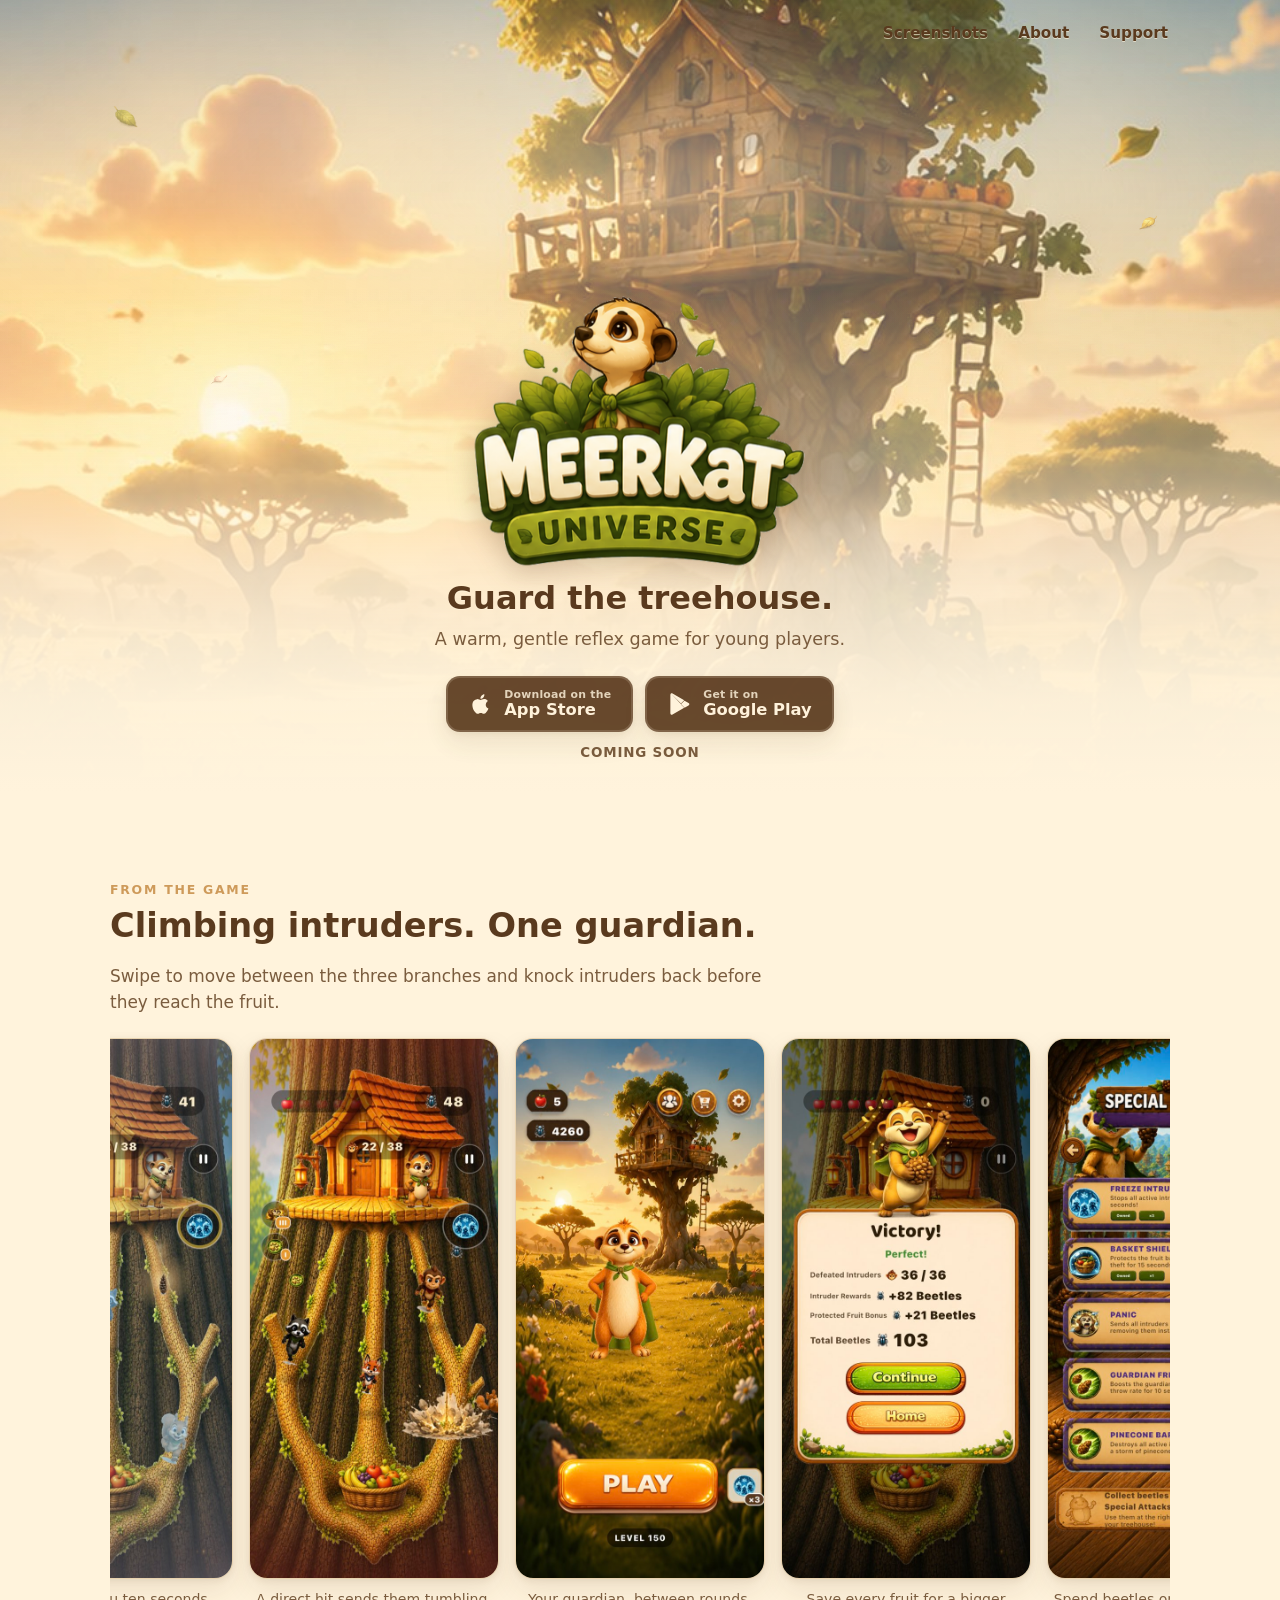
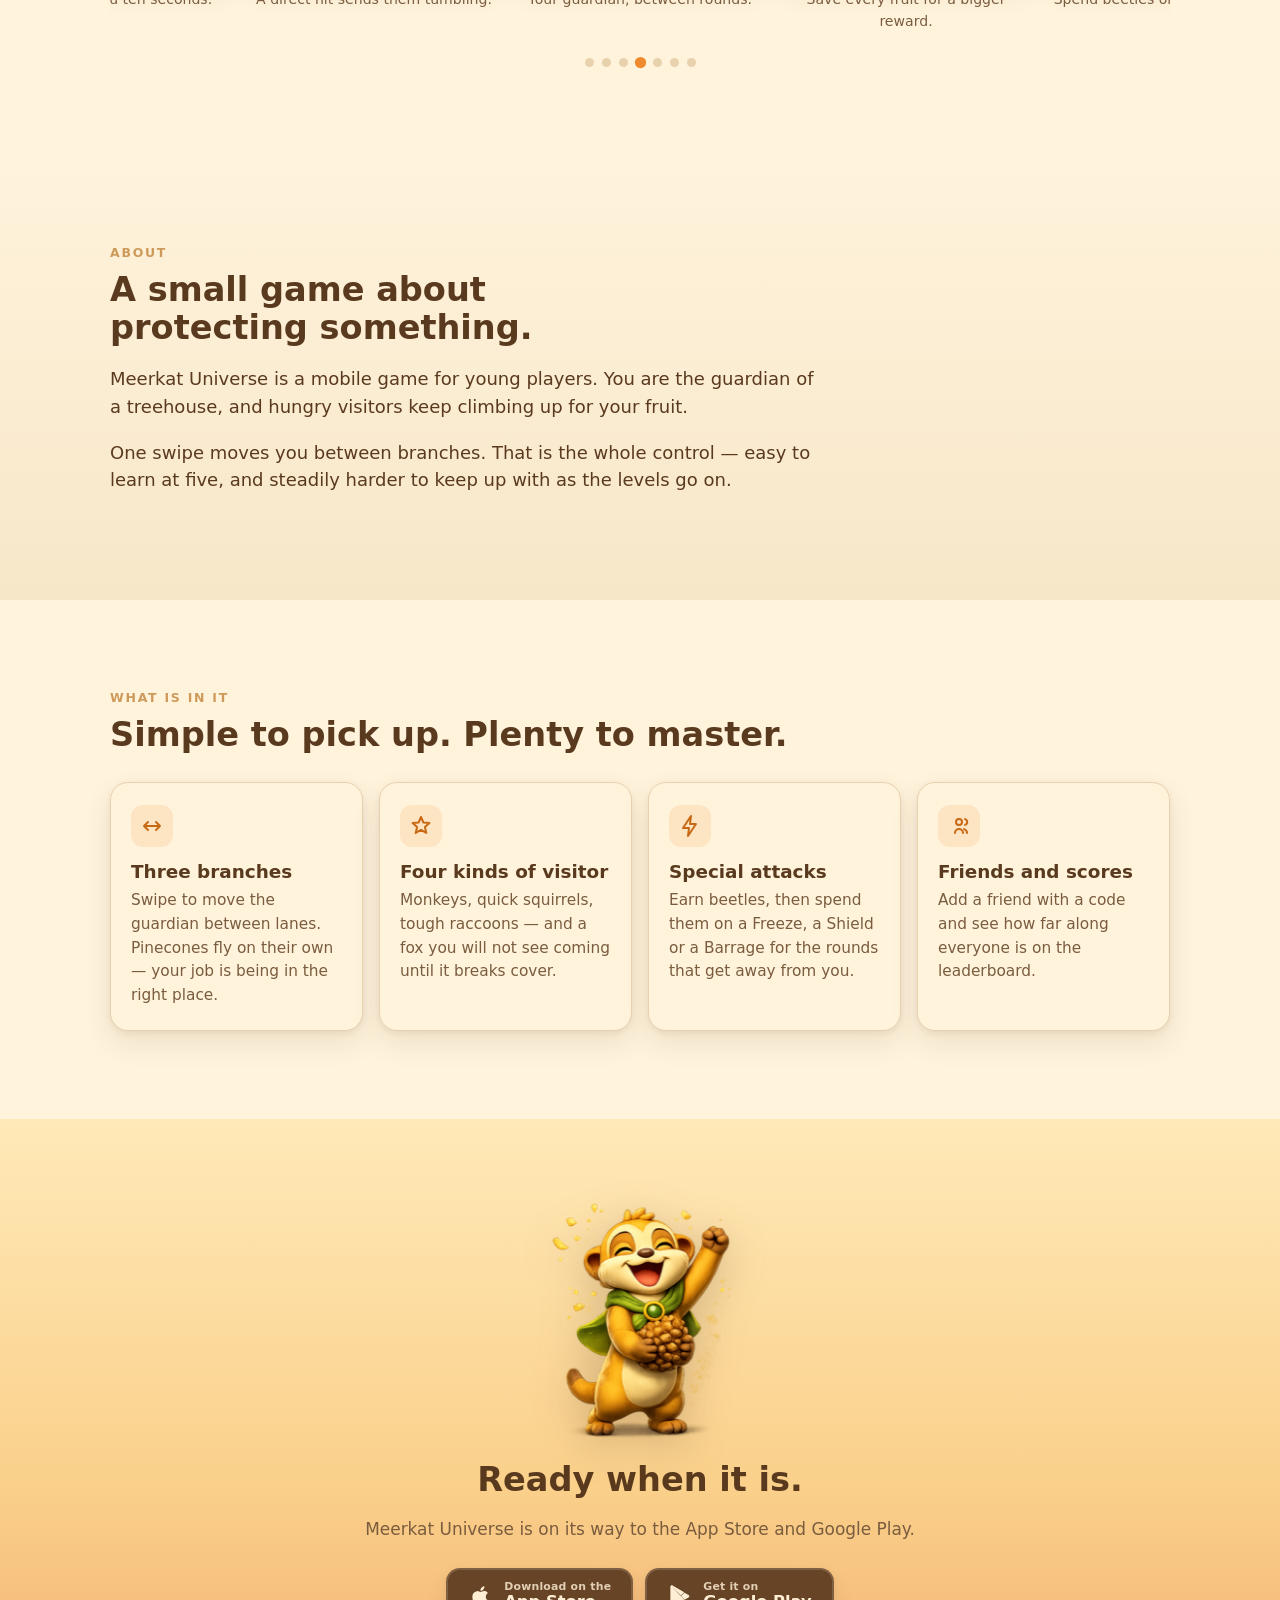
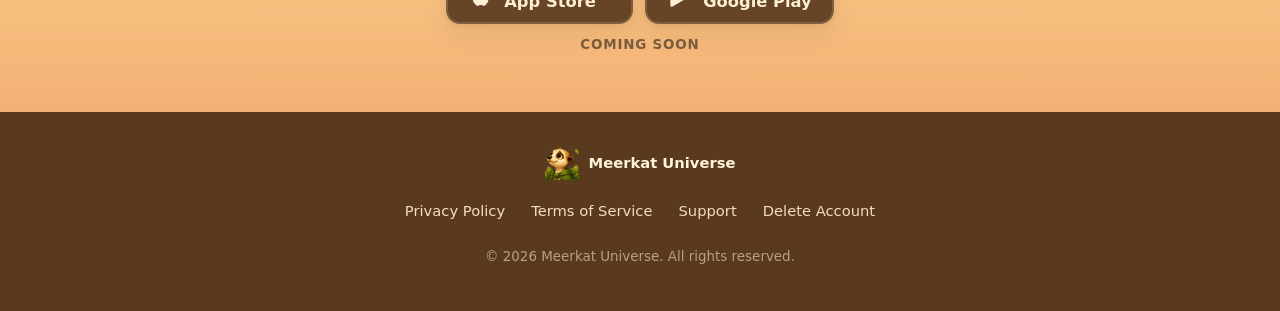
==== index.html @ 4fc0f21c "feat: the official Meerkat Universe website A static, mobile-first site for GitHub Pages. Semantic H" ====
<!doctype html>
<html lang="en">
<head>
<meta charset="utf-8">
<meta name="viewport" content="width=device-width, initial-scale=1, viewport-fit=cover">
<title>Meerkat Universe — Guard the treehouse</title>
<meta name="description" content="A warm, gentle reflex game for young players. Guard your treehouse fruit from climbing intruders. Coming soon to iPhone and Android.">
<meta name="theme-color" content="#FFF3DC">

<link rel="icon" href="favicon.png" sizes="any">
<link rel="apple-touch-icon" href="assets/img/icon-180.png">

<meta property="og:type" content="website">
<meta property="og:title" content="Meerkat Universe — Guard the treehouse">
<meta property="og:description" content="A warm, gentle reflex game for young players. Coming soon to iPhone and Android.">
<meta property="og:image" content="assets/img/hero.jpg">
<meta name="twitter:card" content="summary_large_image">

<!-- The hero art is the first thing a visitor sees; everything else can wait.
     imagesrcset/imagesizes mirror the <img> below exactly, so the preload and the
     element resolve to the SAME file — a mismatch downloads both. -->
<link rel="preload" as="image" href="assets/img/hero.jpg"
      imagesrcset="assets/img/hero-sm.jpg 620w, assets/img/hero.jpg 948w"
      imagesizes="100vw" fetchpriority="high">
<link rel="stylesheet" href="assets/css/site.css">
</head>

<body>
<a class="skip-link" href="#main">Skip to content</a>

<!-- Desktop only. No hamburger on mobile: the landing page has one job, and the
     legal links live in the footer where people look for them. -->
<nav class="topnav" aria-label="Site">
  <div class="wrap">
    <ul>
      <li><a href="#screenshots">Screenshots</a></li>
      <li><a href="#about">About</a></li>
      <li><a href="support.html">Support</a></li>
    </ul>
  </div>
</nav>

<main id="main">

  <!-- ===================================================================
       HERO
       =================================================================== -->
  <section class="hero">
    <img class="hero__art" src="assets/img/hero.jpg"
         srcset="assets/img/hero-sm.jpg 620w, assets/img/hero.jpg 948w"
         sizes="100vw" width="948" height="1660"
         alt="A treehouse in a great tree on a golden savanna at sunset, with acacias and wildflowers."
         fetchpriority="high">

    <img class="leaf leaf--1" src="assets/img/leaf-1.png" width="110" height="110" alt="" aria-hidden="true">
    <img class="leaf leaf--2" src="assets/img/leaf-7.png" width="110" height="110" alt="" aria-hidden="true">
    <img class="leaf leaf--3" src="assets/img/leaf-14.png" width="110" height="110" alt="" aria-hidden="true">

    <div class="hero__inner">
      <img class="hero__logo" src="assets/img/logo.png" width="380" height="312"
           alt="Meerkat Universe" fetchpriority="high">

      <h1 class="hero__tagline">Guard the treehouse.</h1>
      <p class="hero__sub">A warm, gentle reflex game for young players.</p>

      <div class="store-row">
        <!-- Ships as a span: not a link, not focusable, cannot navigate or
             reload. `assets/js/config.js` turns it into a real anchor the
             moment a URL exists. -->
        <span class="store-btn" data-store="appStore"
              aria-label="Download on the App Store — coming soon"
              data-label="Download on the App Store">
          <svg class="store-btn__glyph" viewBox="0 0 24 24" aria-hidden="true"><path d="M16.4 12.7c0-2.3 1.9-3.4 2-3.5-1.1-1.6-2.8-1.8-3.4-1.8-1.4-.1-2.8.9-3.5.9s-1.8-.9-3-.8c-1.5 0-2.9.9-3.7 2.2-1.6 2.8-.4 6.8 1.1 9 .8 1.1 1.7 2.3 2.9 2.2 1.2 0 1.6-.7 3-.7s1.8.7 3 .7 2-1.1 2.8-2.2c.9-1.2 1.2-2.4 1.3-2.5 0 0-2.5-1-2.5-3.5zM14.2 5.9c.6-.8 1-1.9.9-3-.9 0-2 .6-2.7 1.4-.6.7-1.1 1.8-.9 2.9 1 .1 2-.5 2.7-1.3z"/></svg>
          <span class="store-btn__lines">
            <span class="store-btn__small">Download on the</span>
            <span class="store-btn__big">App Store</span>
          </span>
        </span>

        <span class="store-btn" data-store="googlePlay"
              aria-label="Get it on Google Play — coming soon"
              data-label="Get it on Google Play">
          <svg class="store-btn__glyph" viewBox="0 0 24 24" aria-hidden="true"><path d="M3.6 2.3c-.3.3-.5.8-.5 1.4v16.6c0 .6.2 1.1.5 1.4l.1.1 9.3-9.3v-.2L3.6 2.3zM16.1 15.3l-3.1-3.1v-.2l3.1-3.1.1.1 3.7 2.1c1 .6 1 1.6 0 2.2l-3.7 2.1-.1-.1zM15.9 15.5L12.9 12.4 3.6 21.7c.3.4.9.4 1.5.1l10.8-6.3zM15.9 8.5L5.1 2.2c-.6-.3-1.2-.3-1.5.1l9.3 9.3 3-3.1z"/></svg>
          <span class="store-btn__lines">
            <span class="store-btn__small">Get it on</span>
            <span class="store-btn__big">Google Play</span>
          </span>
        </span>
      </div>

      <p class="store-note">Coming soon</p>
    </div>
  </section>

  <!-- ===================================================================
       SCREENSHOTS — real captures from the game, shown before any prose.
       =================================================================== -->
  <section class="section" id="screenshots">
    <div class="wrap">
      <p class="eyebrow reveal">From the game</p>
      <h2 class="reveal">Climbing intruders. One guardian.</h2>
      <p class="section__lead measure reveal">Swipe to move between the three branches and knock
        intruders back before they reach the fruit.</p>
    </div>

    <div class="wrap">
      <div class="shots" data-carousel tabindex="0" role="group"
           aria-label="Game screenshots — scroll sideways to browse">

        <figure class="shot">
          <img src="assets/img/shots/gameplay_peak.jpg" width="560" height="1217" loading="lazy" decoding="async"
               alt="Gameplay: four intruders — a monkey, a raccoon, a fox and a squirrel — climb three branches toward a basket of fruit while the guardian meerkat prepares to throw a pinecone.">
          <figcaption>Four climbers, three branches, two fruit left.</figcaption>
        </figure>

        <figure class="shot">
          <img src="assets/img/shots/gameplay_freeze.jpg" width="560" height="1217" loading="lazy" decoding="async"
               alt="Gameplay: a Freeze special attack holds every climbing intruder still in a wash of pale blue.">
          <figcaption>Freeze buys you ten seconds.</figcaption>
        </figure>

        <figure class="shot">
          <img src="assets/img/shots/gameplay_impact.jpg" width="560" height="1217" loading="lazy" decoding="async"
               alt="Gameplay: a pinecone connects and a squirrel tumbles away from the tree in a burst of effects, with one fruit remaining.">
          <figcaption>A direct hit sends them tumbling.</figcaption>
        </figure>

        <figure class="shot">
          <img src="assets/img/shots/home.jpg" width="560" height="1217" loading="lazy" decoding="async"
               alt="Home screen: the guardian meerkat in a green cape stands on the savanna beneath the treehouse, above a large PLAY button.">
          <figcaption>Your guardian, between rounds.</figcaption>
        </figure>

        <figure class="shot">
          <img src="assets/img/shots/victory.jpg" width="560" height="1217" loading="lazy" decoding="async"
               alt="Victory screen reading Perfect, showing intruders stopped, beetles earned and a bonus for fruit saved.">
          <figcaption>Save every fruit for a bigger reward.</figcaption>
        </figure>

        <figure class="shot">
          <img src="assets/img/shots/shop_specials.jpg" width="560" height="1217" loading="lazy" decoding="async"
               alt="Shop screen listing special attacks — Pinecone Barrage, Basket Shield, Freeze Intruders, Guardian Frenzy and Panic — each with a price in beetles.">
          <figcaption>Spend beetles on special attacks.</figcaption>
        </figure>

        <figure class="shot">
          <img src="assets/img/shots/social_leaderboard.jpg" width="560" height="1217" loading="lazy" decoding="async"
               alt="Leaderboard screen with a podium of the top three players and a ranked list below.">
          <figcaption>See how friends are getting on.</figcaption>
        </figure>
      </div>

      <div class="dots" data-dots aria-hidden="false"></div>
    </div>
  </section>

  <!-- ===================================================================
       WHAT IT IS — deliberately short. The pictures do the work.
       =================================================================== -->
  <section class="section section--tint" id="about">
    <div class="wrap">
      <div class="measure reveal">
        <p class="eyebrow">About</p>
        <h2>A small game about protecting something.</h2>
        <p>Meerkat Universe is a mobile game for young players. You are the guardian of a treehouse,
          and hungry visitors keep climbing up for your fruit.</p>
        <p>One swipe moves you between branches. That is the whole control — easy to learn at five,
          and steadily harder to keep up with as the levels go on.</p>
      </div>
    </div>
  </section>

  <!-- ===================================================================
       FEATURES — four, all describing things the game actually does.
       =================================================================== -->
  <section class="section">
    <div class="wrap">
      <p class="eyebrow reveal">What is in it</p>
      <h2 class="reveal">Simple to pick up. Plenty to master.</h2>

      <div class="cards">
        <article class="card reveal">
          <div class="card__icon" aria-hidden="true">
            <!-- A left-right swipe, not three stacked lines: three horizontal
                 rules on a website read as a hamburger MENU, which is the one
                 thing this icon must not look like. -->
            <svg viewBox="0 0 24 24"><path d="M4 12h16M8 8l-4 4 4 4M16 8l4 4-4 4" stroke-linecap="round" stroke-linejoin="round"/></svg>
          </div>
          <h3>Three branches</h3>
          <p>Swipe to move the guardian between lanes. Pinecones fly on their own — your job is
            being in the right place.</p>
        </article>

        <article class="card reveal">
          <div class="card__icon" aria-hidden="true">
            <svg viewBox="0 0 24 24"><path d="M12 3l2.4 5.5 6 .5-4.5 4 1.4 5.9L12 15.8 6.7 18.9l1.4-5.9-4.5-4 6-.5z" stroke-linejoin="round"/></svg>
          </div>
          <h3>Four kinds of visitor</h3>
          <p>Monkeys, quick squirrels, tough raccoons — and a fox you will not see coming until it
            breaks cover.</p>
        </article>

        <article class="card reveal">
          <div class="card__icon" aria-hidden="true">
            <svg viewBox="0 0 24 24"><path d="M13 2L5 14h6l-1 8 8-12h-6z" stroke-linejoin="round"/></svg>
          </div>
          <h3>Special attacks</h3>
          <p>Earn beetles, then spend them on a Freeze, a Shield or a Barrage for the rounds that
            get away from you.</p>
        </article>

        <article class="card reveal">
          <div class="card__icon" aria-hidden="true">
            <svg viewBox="0 0 24 24"><path d="M16 19a4 4 0 00-8 0M12 11a3 3 0 100-6 3 3 0 000 6M20 19a4 4 0 00-3-3.9M18 10.9a3 3 0 000-5.8" stroke-linecap="round" stroke-linejoin="round"/></svg>
          </div>
          <h3>Friends and scores</h3>
          <p>Add a friend with a code and see how far along everyone is on the leaderboard.</p>
        </article>
      </div>
    </div>
  </section>

  <!-- ===================================================================
       FINAL CTA
       =================================================================== -->
  <section class="final">
    <div class="wrap">
      <img class="final__guardian" src="assets/img/guardian.png" width="196" height="260" loading="lazy"
           alt="The guardian meerkat cheering with one arm raised, holding a pinecone.">
      <h2 class="reveal">Ready when it is.</h2>
      <p class="section__lead reveal" style="margin-bottom:1.6rem;">Meerkat Universe is on its way to
        the App Store and Google Play.</p>

      <div class="store-row">
        <span class="store-btn" data-store="appStore"
              aria-label="Download on the App Store — coming soon"
              data-label="Download on the App Store">
          <svg class="store-btn__glyph" viewBox="0 0 24 24" aria-hidden="true"><path d="M16.4 12.7c0-2.3 1.9-3.4 2-3.5-1.1-1.6-2.8-1.8-3.4-1.8-1.4-.1-2.8.9-3.5.9s-1.8-.9-3-.8c-1.5 0-2.9.9-3.7 2.2-1.6 2.8-.4 6.8 1.1 9 .8 1.1 1.7 2.3 2.9 2.2 1.2 0 1.6-.7 3-.7s1.8.7 3 .7 2-1.1 2.8-2.2c.9-1.2 1.2-2.4 1.3-2.5 0 0-2.5-1-2.5-3.5zM14.2 5.9c.6-.8 1-1.9.9-3-.9 0-2 .6-2.7 1.4-.6.7-1.1 1.8-.9 2.9 1 .1 2-.5 2.7-1.3z"/></svg>
          <span class="store-btn__lines">
            <span class="store-btn__small">Download on the</span>
            <span class="store-btn__big">App Store</span>
          </span>
        </span>

        <span class="store-btn" data-store="googlePlay"
              aria-label="Get it on Google Play — coming soon"
              data-label="Get it on Google Play">
          <svg class="store-btn__glyph" viewBox="0 0 24 24" aria-hidden="true"><path d="M3.6 2.3c-.3.3-.5.8-.5 1.4v16.6c0 .6.2 1.1.5 1.4l.1.1 9.3-9.3v-.2L3.6 2.3zM16.1 15.3l-3.1-3.1v-.2l3.1-3.1.1.1 3.7 2.1c1 .6 1 1.6 0 2.2l-3.7 2.1-.1-.1zM15.9 15.5L12.9 12.4 3.6 21.7c.3.4.9.4 1.5.1l10.8-6.3zM15.9 8.5L5.1 2.2c-.6-.3-1.2-.3-1.5.1l9.3 9.3 3-3.1z"/></svg>
          <span class="store-btn__lines">
            <span class="store-btn__small">Get it on</span>
            <span class="store-btn__big">Google Play</span>
          </span>
        </span>
      </div>

      <p class="store-note">Coming soon</p>
    </div>
  </section>

</main>

<footer class="site-footer">
  <div class="wrap">
    <div class="footer-mark">
      <img src="assets/img/icon-180.png" width="34" height="34" loading="lazy" alt="">
      <span>Meerkat Universe</span>
    </div>
    <ul class="footer-nav">
      <li><a href="privacy.html">Privacy Policy</a></li>
      <li><a href="terms.html">Terms of Service</a></li>
      <li><a href="support.html">Support</a></li>
      <li><a href="delete-account.html">Delete Account</a></li>
    </ul>
    <p class="footer-meta">© 2026 Meerkat Universe. All rights reserved.</p>
  </div>
</footer>

<script src="assets/js/config.js" defer></script>
<script src="assets/js/site.js" defer></script>
</body>
</html>
---- assets/css/site.css ----
/* =============================================================================
   MEERKAT UNIVERSE — site styles

   The game's art is the spectacle; this chrome is quiet. Palette values are
   lifted verbatim from the app's own `mu_tokens.dart` so the site cannot drift
   away from the product.

   Mobile-first: everything below the first @media block is the phone.
   ========================================================================== */

:root {
  /* --- palette, from mu_tokens.dart ------------------------------------- */
  --ink:          #5A3A1E;
  --ink-soft:     #7A5C3E;
  --ink-faint:    #9C8264;
  --cream:        #FFF3DC;
  --cream-deep:   #F7E7C9;
  --tan:          #CE9A5A;
  --tan-soft:     #E8D2AE;
  --accent:       #F08A2E;
  --accent-soft:  #FFC24D;
  --leaf:         #4A7A2B;
  --leaf-light:   #8CBF3F;
  --sky-top:      #FFE9B8;
  --sky-mid:      #FAD08A;
  --horizon:      #F3B074;

  /* --- type ------------------------------------------------------------- */
  /* `ui-rounded` resolves to SF Pro Rounded on Apple platforms — soft and
     friendly, exactly the register a children's game needs — and costs nothing
     to load. The logo carries the brand personality; a second decorative face
     would only compete with it. */
  --font: ui-rounded, "SF Pro Rounded", "Hiragino Maru Gothic ProN",
          system-ui, -apple-system, "Segoe UI", Roboto, sans-serif;

  --measure: 62ch;
  --page-max: 1100px;
  --radius: 18px;
  --radius-sm: 12px;

  --shadow-soft: 0 2px 6px rgba(90, 58, 30, .08), 0 12px 28px rgba(90, 58, 30, .10);
  --shadow-lift: 0 4px 10px rgba(90, 58, 30, .12), 0 18px 40px rgba(90, 58, 30, .16);

  color-scheme: light;
}

/* --- reset-ish ---------------------------------------------------------- */
*, *::before, *::after { box-sizing: border-box; }

html { -webkit-text-size-adjust: 100%; scroll-behavior: smooth; }

body {
  margin: 0;
  background: var(--cream);
  color: var(--ink);
  font-family: var(--font);
  font-size: 17px;
  line-height: 1.55;
  -webkit-font-smoothing: antialiased;
  overflow-x: hidden;          /* the hero art bleeds; the page must not scroll sideways */
}

/* Every <img> carries real width/height attributes so nothing shifts as art
   loads. Those attributes are also PRESENTATIONAL HINTS, though, so an image
   the CSS resizes by width alone would be stretched to the attribute's height.
   `height: auto` neutralises the hint while keeping the reserved aspect ratio.
   `.hero__art` overrides it at class specificity, which is intended. */
img { max-width: 100%; height: auto; display: block; }

h1, h2, h3 { line-height: 1.15; text-wrap: balance; margin: 0 0 .5em; font-weight: 800; }
h2 { font-size: clamp(1.5rem, 5.2vw, 2.1rem); }
h3 { font-size: 1.15rem; }
p  { margin: 0 0 1em; }

a { color: #C86A15; text-underline-offset: .18em; }
a:hover { color: var(--accent); }

/* Focus is visible everywhere, and never removed. */
:focus-visible {
  outline: 3px solid var(--accent);
  outline-offset: 3px;
  border-radius: 6px;
}

.skip-link {
  position: absolute; left: -9999px; top: 0; z-index: 100;
  background: var(--cream); color: var(--ink);
  padding: .7rem 1.1rem; border-radius: 0 0 var(--radius-sm) 0;
  font-weight: 700;
}
.skip-link:focus { left: 0; }

.wrap { width: 100%; max-width: var(--page-max); margin-inline: auto; padding-inline: 20px; }
.measure { max-width: var(--measure); }

/* =============================================================================
   HERO
   ========================================================================== */

.hero {
  position: relative;
  min-height: 560px;
  height: 100svh;              /* small-viewport unit: the mobile address bar
                                  appearing/disappearing must not resize this */
  display: grid;
  grid-template-rows: 1fr auto;
  /* An explicit minmax(0, …) column. A grid item defaults to `min-width: auto`,
     which refuses to shrink below its content — so the two store buttons made
     this column wider than the phone, and `overflow: hidden` then CLIPPED the
     logo, the tagline and the buttons rather than letting them wrap. */
  grid-template-columns: minmax(0, 1fr);
  overflow: hidden;
  isolation: isolate;
}

.hero__art {
  position: absolute; inset: 0;
  width: 100%; height: 100%;
  object-fit: cover;
  object-position: 50% 22%;    /* favour the treehouse, not the empty foreground */
  z-index: -2;
}

/* A DELIBERATE SCRIM, not luck. Text legibility over artwork cannot depend on
   which pixels happen to sit behind it. */
.hero::after {
  content: "";
  position: absolute; inset: 0;
  z-index: -1;
  background:
    radial-gradient(120% 62% at 50% 24%, rgba(255,243,220,.55) 0%, rgba(255,243,220,0) 62%),
    linear-gradient(to bottom,
      rgba(90,58,30,.10) 0%,
      rgba(90,58,30,0)  28%,
      rgba(255,243,220,.10) 62%,
      rgba(255,243,220,.86) 88%,
      var(--cream) 100%);
}

.hero__inner {
  grid-row: 2;
  min-width: 0;                /* see the column note above */
  text-align: center;
  padding: 0 20px calc(28px + env(safe-area-inset-bottom));
  /* A SECOND, LOCAL wash on top of the hero-wide scrim. The wide one ramps to
     cream by the bottom of the frame, but the supporting line sits mid-frame
     over bright sunlit grass, where ink-soft brown was legible-but-weak. This
     lifts only the band the text occupies, and starts fully transparent so the
     artwork above it is untouched. */
  background: linear-gradient(to bottom,
    rgba(255, 243, 220, 0)   0%,
    rgba(255, 243, 220, .38) 26%,
    rgba(255, 243, 220, .74) 56%,
    rgba(255, 243, 220, .92) 100%);
}

.hero__logo {
  width: min(70vw, 300px);
  height: auto;
  margin: 0 auto .6rem;
  filter: drop-shadow(0 6px 14px rgba(90, 58, 30, .28));
}

.hero__tagline {
  font-size: clamp(1.45rem, 6.4vw, 2rem);
  font-weight: 800;
  margin: 0 0 .3em;
  color: var(--ink);
  text-shadow: 0 1px 0 rgba(255,243,220,.7);
}

.hero__sub {
  font-size: 1rem;
  color: var(--ink-soft);
  margin: 0 auto 1.4rem;
  max-width: 30ch;
}

/* Drifting leaves — decorative only, and hidden from assistive tech. */
.leaf {
  position: absolute;
  z-index: -1;
  width: 46px;
  opacity: .75;
  pointer-events: none;
  will-change: transform;
}
.leaf--1 { top: 12%;  left: 8%;  animation: drift 34s ease-in-out infinite; }
.leaf--2 { top: 26%;  right: 9%; width: 34px; animation: drift 44s ease-in-out infinite reverse; }
.leaf--3 { top: 46%;  left: 16%; width: 28px; animation: drift 39s ease-in-out infinite 4s; }

@keyframes drift {
  0%   { transform: translate3d(0,0,0) rotate(0deg); }
  50%  { transform: translate3d(14px,26px,0) rotate(16deg); }
  100% { transform: translate3d(0,0,0) rotate(0deg); }
}

/* =============================================================================
   STORE BUTTONS

   Two states from one set of styles. `a.store-btn` is a real link (only ever
   rendered when a URL is configured); `span.store-btn` is the placeholder — it
   is NOT focusable and NOT a link, so it cannot navigate, cannot reload the
   page, and does not lie to a screen reader about being actionable.
   ========================================================================== */

.store-row {
  display: flex;
  flex-wrap: wrap;
  gap: 12px;
  justify-content: center;
  margin: 0 0 .7rem;
}

.store-btn {
  display: inline-flex;
  align-items: center;
  gap: 10px;
  min-height: 56px;                 /* comfortably above a 44pt target */
  padding: 10px 20px;
  border-radius: 14px;
  background: var(--ink);
  color: var(--cream);
  text-decoration: none;
  font-weight: 700;
  box-shadow: var(--shadow-soft);
  border: 2px solid rgba(255,243,220,.16);
  transition: transform .12s ease, box-shadow .18s ease, background-color .18s ease;
}
.store-btn__glyph { width: 26px; height: 26px; flex: none; fill: currentColor; }
.store-btn__lines { display: flex; flex-direction: column; line-height: 1.12; text-align: left; }
.store-btn__small { font-size: .68rem; font-weight: 600; opacity: .82; letter-spacing: .02em; }
.store-btn__big   { font-size: 1.02rem; font-weight: 800; }

a.store-btn:hover { background: #6B4526; box-shadow: var(--shadow-lift); }
a.store-btn:active { transform: scale(.97); }

/* The placeholder reads as "not yet", never as "broken". */
span.store-btn { opacity: .92; cursor: default; }

.store-note {
  font-size: .84rem;
  font-weight: 700;
  letter-spacing: .06em;
  text-transform: uppercase;
  color: var(--ink-soft);
  margin: 0;
}

/* =============================================================================
   SECTIONS
   ========================================================================== */

.section { padding: clamp(48px, 9vw, 88px) 0; }
.section--tint { background: linear-gradient(to bottom, var(--cream), var(--cream-deep)); }
.section__lead { color: var(--ink-soft); font-size: 1.06rem; }

.eyebrow {
  font-size: .78rem; font-weight: 800; letter-spacing: .14em;
  text-transform: uppercase; color: var(--tan);
  margin: 0 0 .5rem;
}

/* --- screenshots -------------------------------------------------------- */

.shots {
  display: flex;
  gap: 16px;
  overflow-x: auto;
  scroll-snap-type: x mandatory;
  -webkit-overflow-scrolling: touch;
  scrollbar-width: none;
  padding: 6px 20px 22px;
  margin-inline: calc(-1 * 20px);   /* bleed to the screen edge so the next
                                       card peeks and reads as swipeable */
}
.shots::-webkit-scrollbar { display: none; }

.shot {
  flex: 0 0 auto;
  width: min(66vw, 260px);
  margin: 0;
  scroll-snap-align: center;
}
.shot img {
  width: 100%;
  height: auto;
  border-radius: var(--radius);
  border: 1px solid var(--tan-soft);
  box-shadow: var(--shadow-soft);
  background: var(--cream-deep);
}
.shot figcaption {
  margin-top: .6rem;
  font-size: .88rem;
  color: var(--ink-soft);
  text-align: center;
}

.dots { display: flex; gap: 8px; justify-content: center; margin-top: 4px; }
.dot {
  width: 9px; height: 9px; padding: 0;
  border-radius: 50%; border: 0;
  background: var(--tan-soft);
  cursor: pointer;
  transition: background-color .2s ease, transform .2s ease;
}
.dot[aria-current="true"] { background: var(--accent); transform: scale(1.25); }

/* --- features ----------------------------------------------------------- */

.cards { display: grid; gap: 16px; margin-top: 28px; }

.card {
  background: var(--cream);
  border: 1px solid var(--tan-soft);
  border-radius: var(--radius);
  padding: 22px 20px;
  box-shadow: var(--shadow-soft);
}
.card h3 { margin-bottom: .35em; }
.card p { margin: 0; color: var(--ink-soft); font-size: .96rem; }
.card__icon {
  width: 42px; height: 42px;
  display: grid; place-items: center;
  border-radius: 12px;
  background: rgba(240,138,46,.14);
  margin-bottom: 14px;
}
.card__icon svg { width: 24px; height: 24px; fill: none; stroke: #C86A15; stroke-width: 2; }

/* --- final CTA ---------------------------------------------------------- */

.final {
  text-align: center;
  background: linear-gradient(to bottom, var(--sky-top), var(--sky-mid) 62%, var(--horizon));
  padding: clamp(44px, 8vw, 76px) 0 clamp(30px, 6vw, 56px);
}
.final__guardian {
  width: min(46vw, 190px);
  margin: 0 auto 14px;
  filter: drop-shadow(0 10px 20px rgba(90,58,30,.24));
}

/* =============================================================================
   FOOTER
   ========================================================================== */

.site-footer {
  background: var(--ink);
  color: #E6D3B4;
  padding: 34px 0 calc(30px + env(safe-area-inset-bottom));
  font-size: .92rem;
}
.site-footer a { color: #F3DDBA; text-decoration: none; }
.site-footer a:hover { color: #fff; text-decoration: underline; }

.footer-nav {
  display: flex; flex-wrap: wrap; gap: 10px 22px;
  justify-content: center; padding: 0; margin: 0 0 18px; list-style: none;
}
.footer-nav a { display: inline-block; padding: 6px 2px; }   /* real touch height */

.footer-meta { text-align: center; color: #B9A17F; font-size: .84rem; }
.footer-mark { display: flex; align-items: center; justify-content: center; gap: 10px; margin-bottom: 14px; }
.footer-mark img { width: 34px; height: auto; }
.footer-mark span { font-weight: 800; color: var(--cream); }

/* =============================================================================
   CONTENT PAGES (privacy / terms / support / delete account)

   Readability first. No full-bleed artwork — a legal page overwhelmed by game
   art is a legal page nobody reads.
   ========================================================================== */

.page-header {
  background: linear-gradient(to bottom, var(--sky-top), var(--cream));
  border-bottom: 1px solid var(--tan-soft);
  padding: 18px 0;
}
.page-header .wrap { display: flex; align-items: center; gap: 12px; }
.page-header img { width: 40px; height: auto; }
.page-header .home-link { font-weight: 800; color: var(--ink); text-decoration: none; }

.doc { padding: clamp(30px, 6vw, 56px) 0 clamp(44px, 8vw, 72px); }
.doc .wrap { max-width: 720px; }
.doc h1 { font-size: clamp(1.7rem, 6vw, 2.3rem); margin-bottom: .2em; }
.doc h2 { font-size: 1.24rem; margin-top: 1.9em; }
.doc h3 { font-size: 1.05rem; margin-top: 1.5em; }
.doc p, .doc li { color: #4E3319; max-width: var(--measure); }
.doc ul { padding-left: 1.2em; }
.doc li { margin-bottom: .45em; }
.doc__updated { color: var(--ink-faint); font-size: .9rem; margin-bottom: 2em; }

/* An unmissable marker for text that is NOT final. Placeholder legal copy that
   looks final is worse than no page at all. */
.placeholder {
  border: 2px dashed #C0472F;
  background: #FCEFE9;
  border-radius: var(--radius-sm);
  padding: 16px 18px;
  margin: 0 0 1.6em;
}
.placeholder p:last-child { margin-bottom: 0; }
.placeholder strong { color: #A63A24; }

.callout {
  background: var(--cream-deep);
  border-left: 4px solid var(--tan);
  border-radius: 0 var(--radius-sm) var(--radius-sm) 0;
  padding: 14px 18px;
  margin: 0 0 1.6em;
}
.callout p:last-child { margin-bottom: 0; }

/* =============================================================================
   TOP NAV — desktop only

   Declared BEFORE the breakpoints on purpose: `display: none` and the
   `display: block` inside the 960px query have identical specificity, so
   whichever is written last wins. Base styles must therefore come first.
   ========================================================================== */

.topnav {
  display: none;                    /* mobile: no top nav at all, no hamburger */
  position: absolute; top: 0; left: 0; right: 0; z-index: 5;
  padding: 18px 0;
}
.topnav ul {
  display: flex; gap: 26px; justify-content: flex-end;
  list-style: none; margin: 0; padding: 0;
}
.topnav a {
  color: var(--ink); font-weight: 700; text-decoration: none;
  font-size: .95rem; padding: 6px 2px;
  text-shadow: 0 1px 0 rgba(255,243,220,.6);
}
.topnav a:hover { color: #C86A15; }

/* =============================================================================
   MOTION — opt-out respected
   ========================================================================== */

.reveal { opacity: 0; transform: translateY(12px); transition: opacity .6s ease, transform .6s ease; }
.reveal.is-visible { opacity: 1; transform: none; }

@media (prefers-reduced-motion: reduce) {
  html { scroll-behavior: auto; }
  /* Content starts visible — never faded-out-and-stuck, which is how this
     pattern usually breaks for people who asked for less motion. */
  .reveal { opacity: 1; transform: none; transition: none; }
  .leaf { animation: none; }
  * { animation-duration: .001ms !important; animation-iteration-count: 1 !important;
      transition-duration: .001ms !important; }
}

/* =============================================================================
   ≥600px — large phones and tablets
   ========================================================================== */

@media (min-width: 600px) {
  body { font-size: 18px; }
  .hero__logo { width: min(52vw, 340px); }
  .shot { width: 280px; }
  .cards { grid-template-columns: repeat(2, 1fr); }
  .shots { padding-inline: 24px; margin-inline: calc(-1 * 24px); }
}

/* =============================================================================
   ≥960px — desktop
   ========================================================================== */

@media (min-width: 960px) {
  .hero { height: min(88svh, 820px); }
  /* Higher, not lower, than the phone's framing. The source art is portrait
     (948×1660), so a wide viewport scales it up hard and the treehouse — the
     subject — walks off the top edge. A wide crop of this scene is the top
     item in the design plan's missing-assets list precisely because of this. */
  .hero__art { object-position: 50% 18%; }
  .hero__sub { font-size: 1.1rem; max-width: 40ch; }

  .cards { grid-template-columns: repeat(4, 1fr); }

  .shots {
    justify-content: center;
    padding-inline: 0;
    margin-inline: 0;
    scroll-snap-type: x proximity;   /* a mouse should not be forced to snap */
  }
  .shot { width: 250px; }

  /* A small text nav, only where there is spare room for it. No hamburger:
     the landing page has one job and the legal links live in the footer. */
  .topnav { display: block; }
}
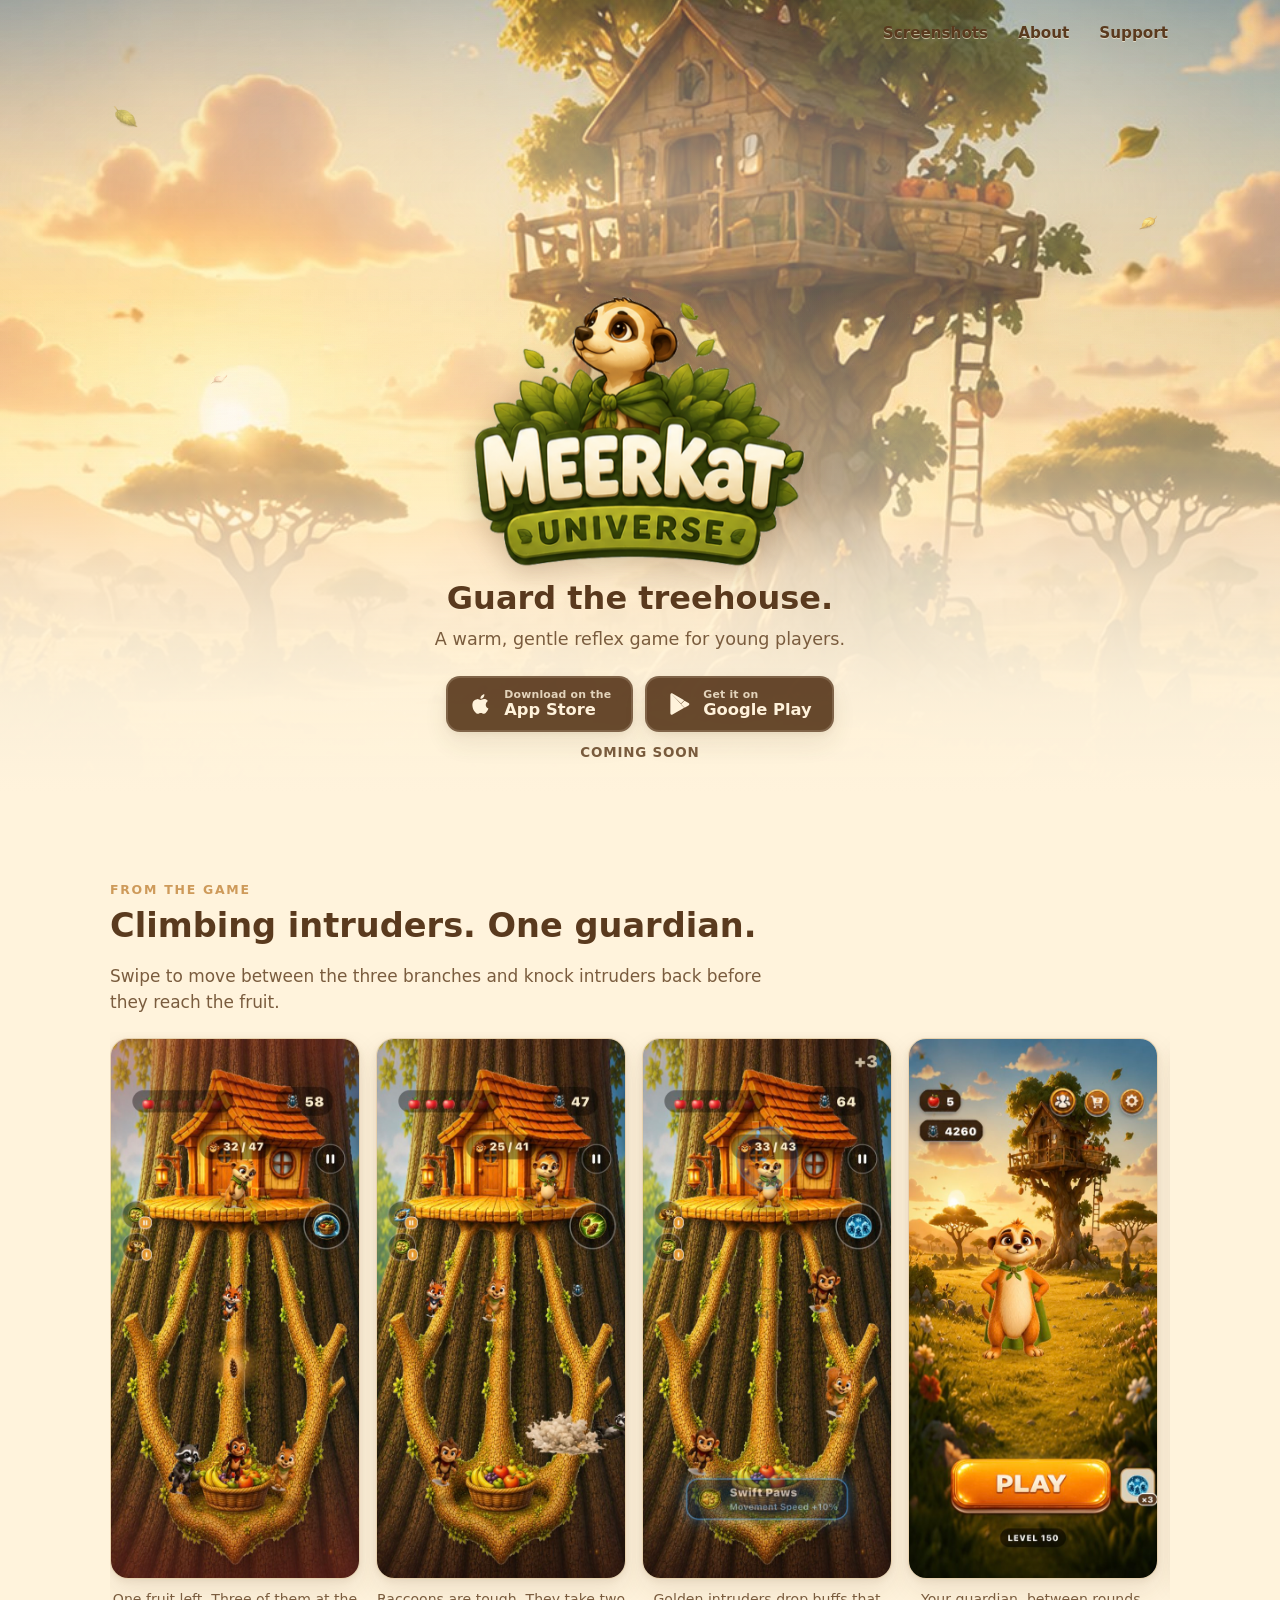
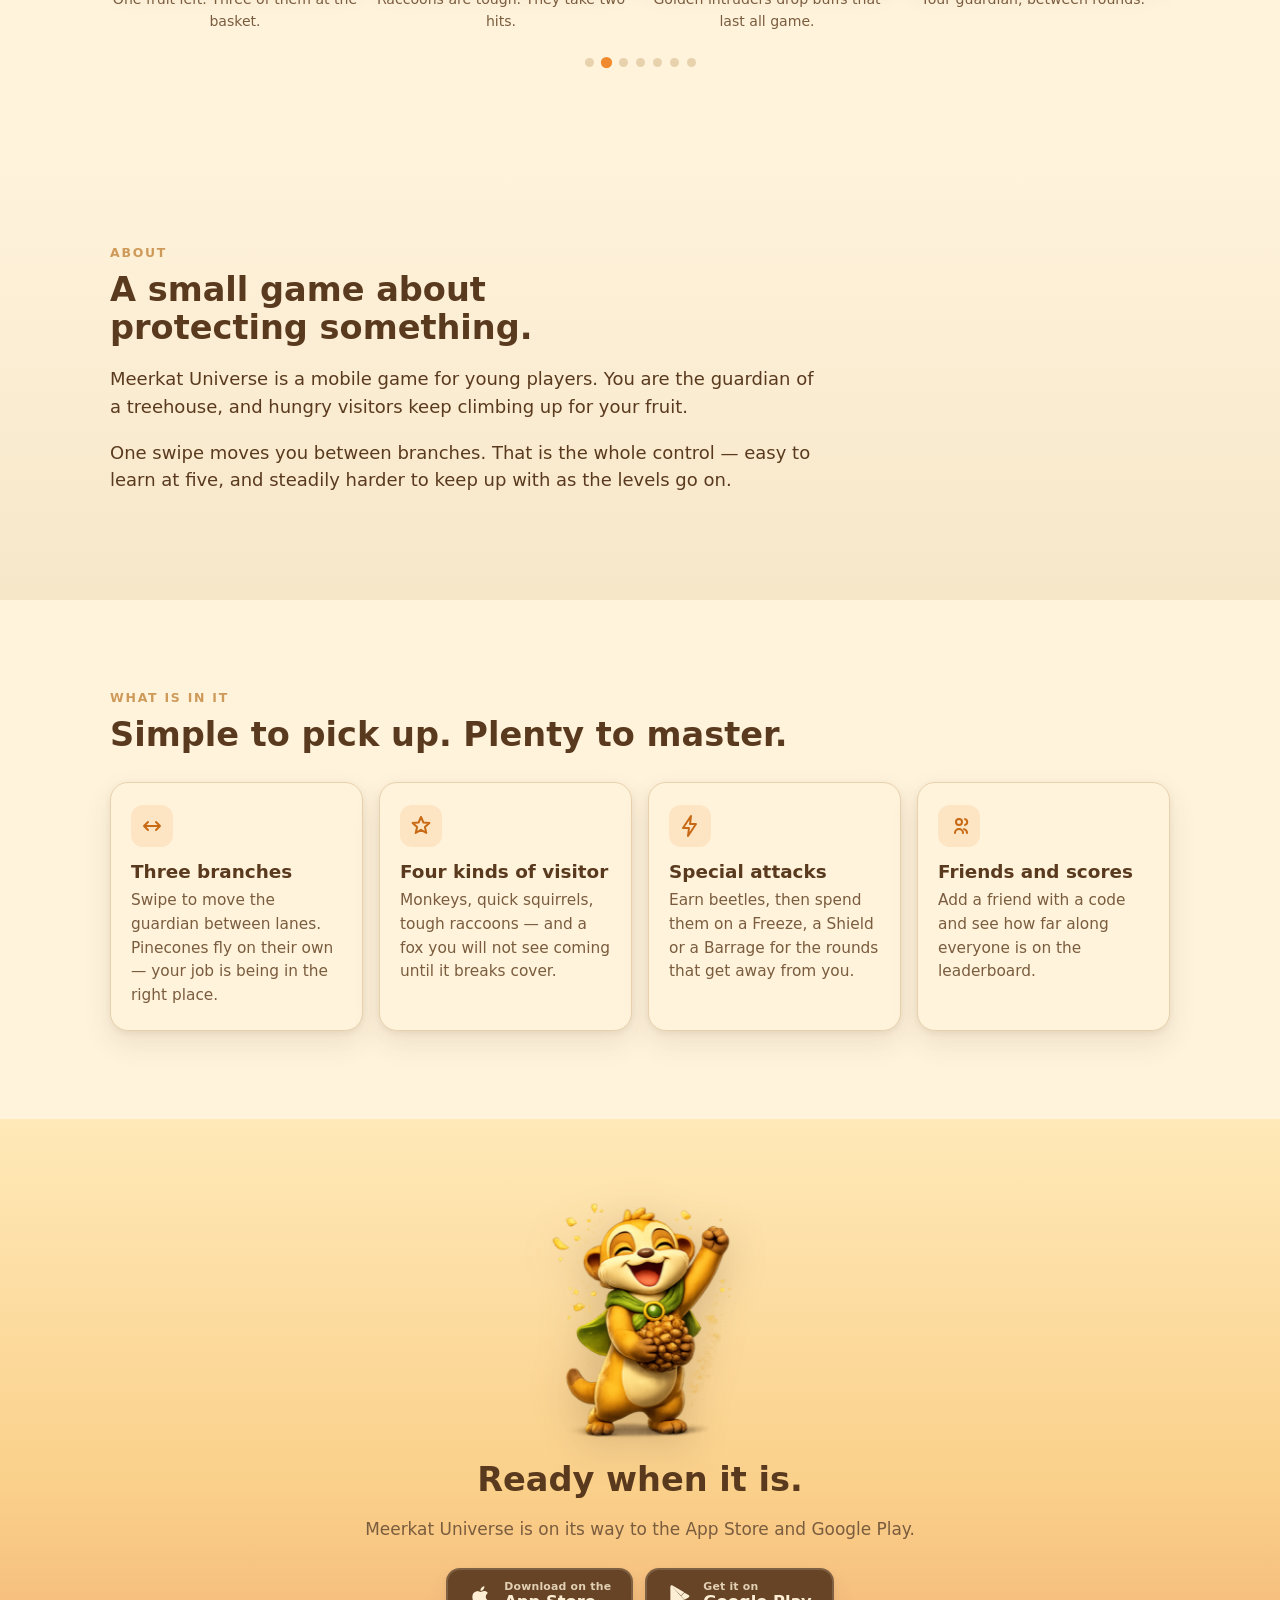
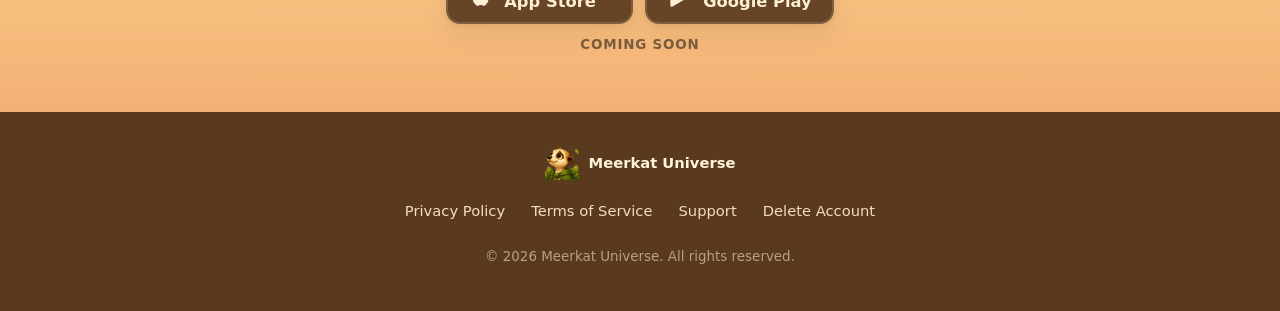
==== commit 1ed1150f: "feat: swap in the chosen gameplay screenshots Ten additional gameplay frames were staged so the thre" ====
--- a/index.html
+++ b/index.html
@@ -108,21 +108,21 @@
            aria-label="Game screenshots — scroll sideways to browse">
 
         <figure class="shot">
-          <img src="assets/img/shots/gameplay_peak.jpg" width="560" height="1217" loading="lazy" decoding="async"
-               alt="Gameplay: four intruders — a monkey, a raccoon, a fox and a squirrel — climb three branches toward a basket of fruit while the guardian meerkat prepares to throw a pinecone.">
-          <figcaption>Four climbers, three branches, two fruit left.</figcaption>
-        </figure>
-
-        <figure class="shot">
-          <img src="assets/img/shots/gameplay_freeze.jpg" width="560" height="1217" loading="lazy" decoding="async"
-               alt="Gameplay: a Freeze special attack holds every climbing intruder still in a wash of pale blue.">
-          <figcaption>Freeze buys you ten seconds.</figcaption>
-        </figure>
-
-        <figure class="shot">
-          <img src="assets/img/shots/gameplay_impact.jpg" width="560" height="1217" loading="lazy" decoding="async"
-               alt="Gameplay: a pinecone connects and a squirrel tumbles away from the tree in a burst of effects, with one fruit remaining.">
-          <figcaption>A direct hit sends them tumbling.</figcaption>
+          <img src="assets/img/shots/gameplay_lastfruit.jpg" width="560" height="1217" loading="lazy" decoding="async"
+               alt="Gameplay: one fruit left in the basket as a raccoon, a monkey and a squirrel reach it together, with a fox climbing close behind and a pinecone already in the air.">
+          <figcaption>One fruit left. Three of them at the basket.</figcaption>
+        </figure>
+
+        <figure class="shot">
+          <img src="assets/img/shots/gameplay_hit.jpg" width="560" height="1217" loading="lazy" decoding="async"
+               alt="Gameplay: a pinecone connects and a raccoon is knocked off the branch in a burst of dust, leaving a beetle reward behind, while a fox, a squirrel and a monkey keep climbing.">
+          <figcaption>Raccoons are tough. They take two hits.</figcaption>
+        </figure>
+
+        <figure class="shot">
+          <img src="assets/img/shots/gameplay_buff.jpg" width="560" height="1217" loading="lazy" decoding="async"
+               alt="Gameplay: a Swift Paws buff card reading Movement Speed plus ten percent appears above the fruit basket, with three beetles awarded and the guardian meerkat glowing.">
+          <figcaption>Golden intruders drop buffs that last all game.</figcaption>
         </figure>
 
         <figure class="shot">
--- a/assets/css/site.css
+++ b/assets/css/site.css
@@ -482,7 +482,15 @@
   .cards { grid-template-columns: repeat(4, 1fr); }
 
   .shots {
-    justify-content: center;
+    /* `safe` is load-bearing, not decoration. Plain `justify-content: center`
+       on a SCROLL container centres overflowing content in both directions —
+       and `scrollLeft` cannot go negative, so the first slides get clipped off
+       the left edge with no way to reach them. `safe` falls back to start
+       alignment the moment the content overflows, which here is always (seven
+       250px slides against a 1100px cap). Browsers that do not know the keyword
+       drop the whole declaration and get start alignment too, which is the
+       outcome we want anyway. */
+    justify-content: safe center;
     padding-inline: 0;
     margin-inline: 0;
     scroll-snap-type: x proximity;   /* a mouse should not be forced to snap */
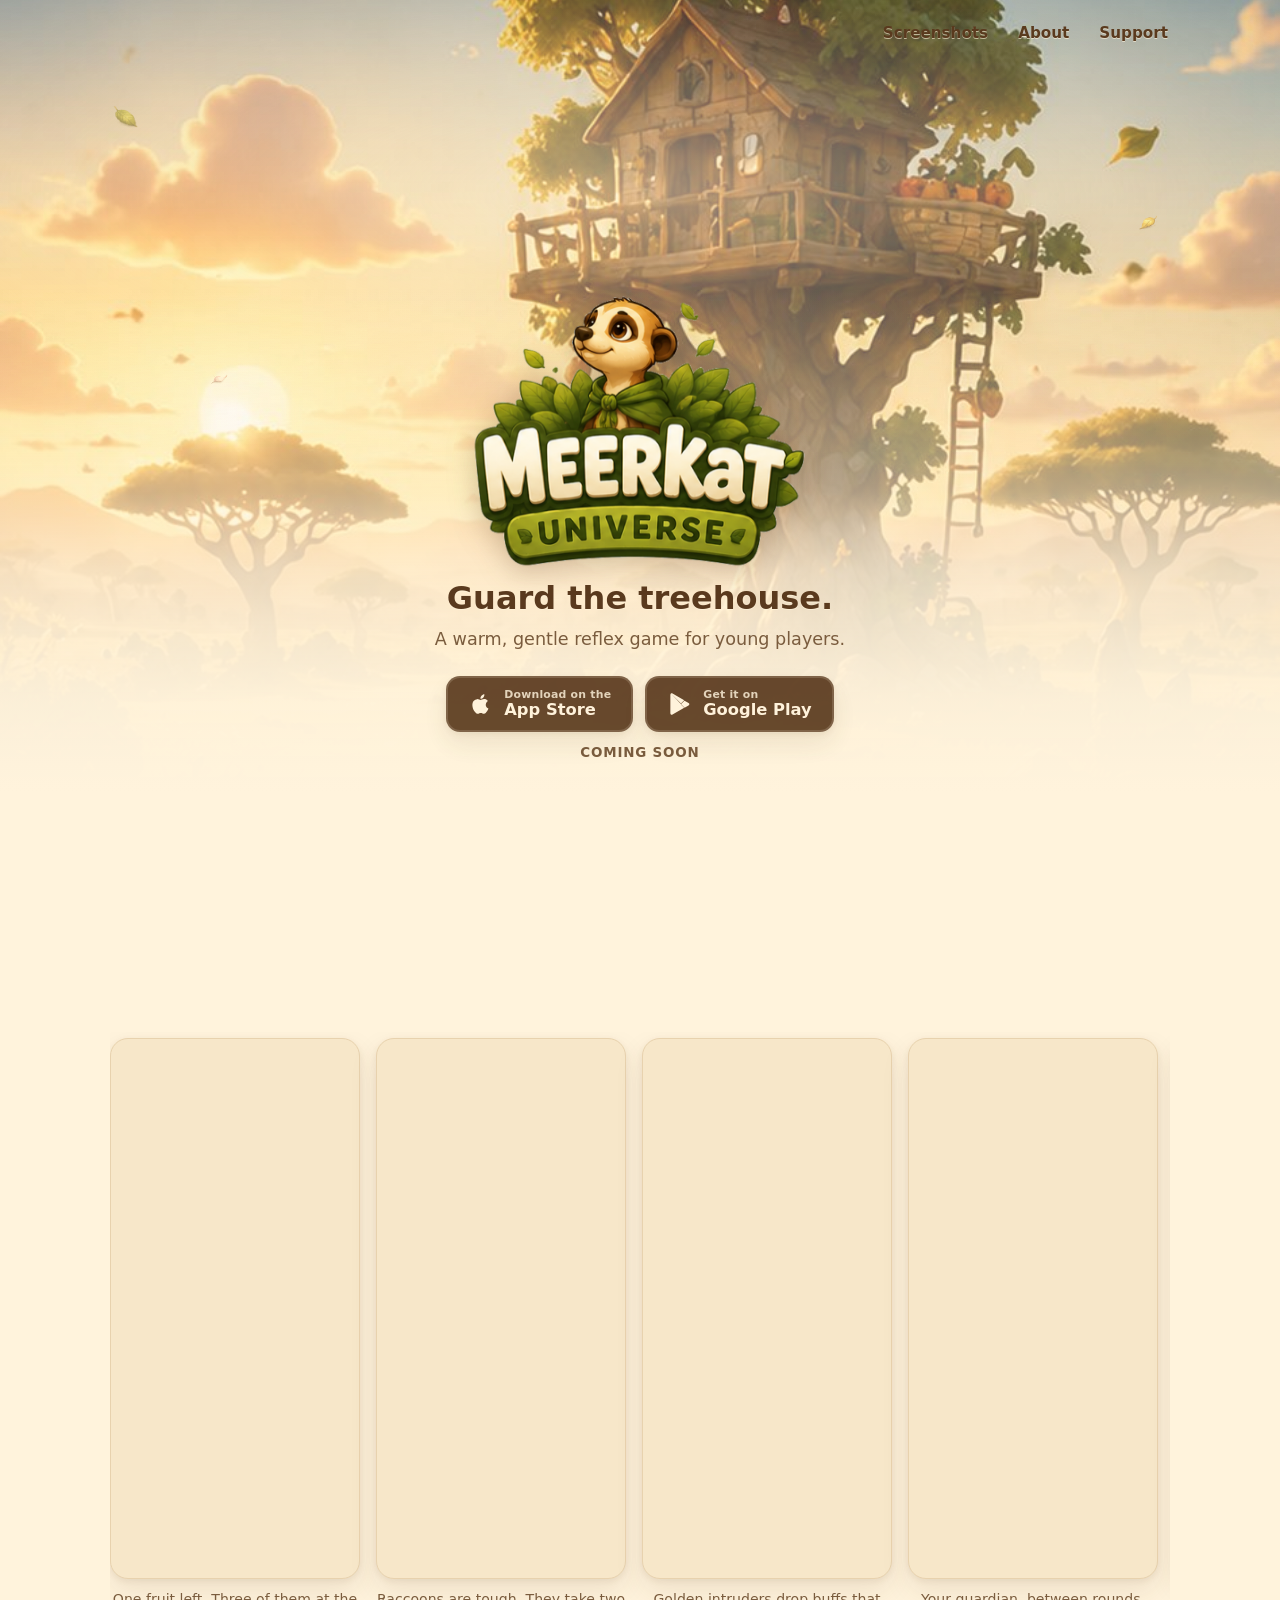
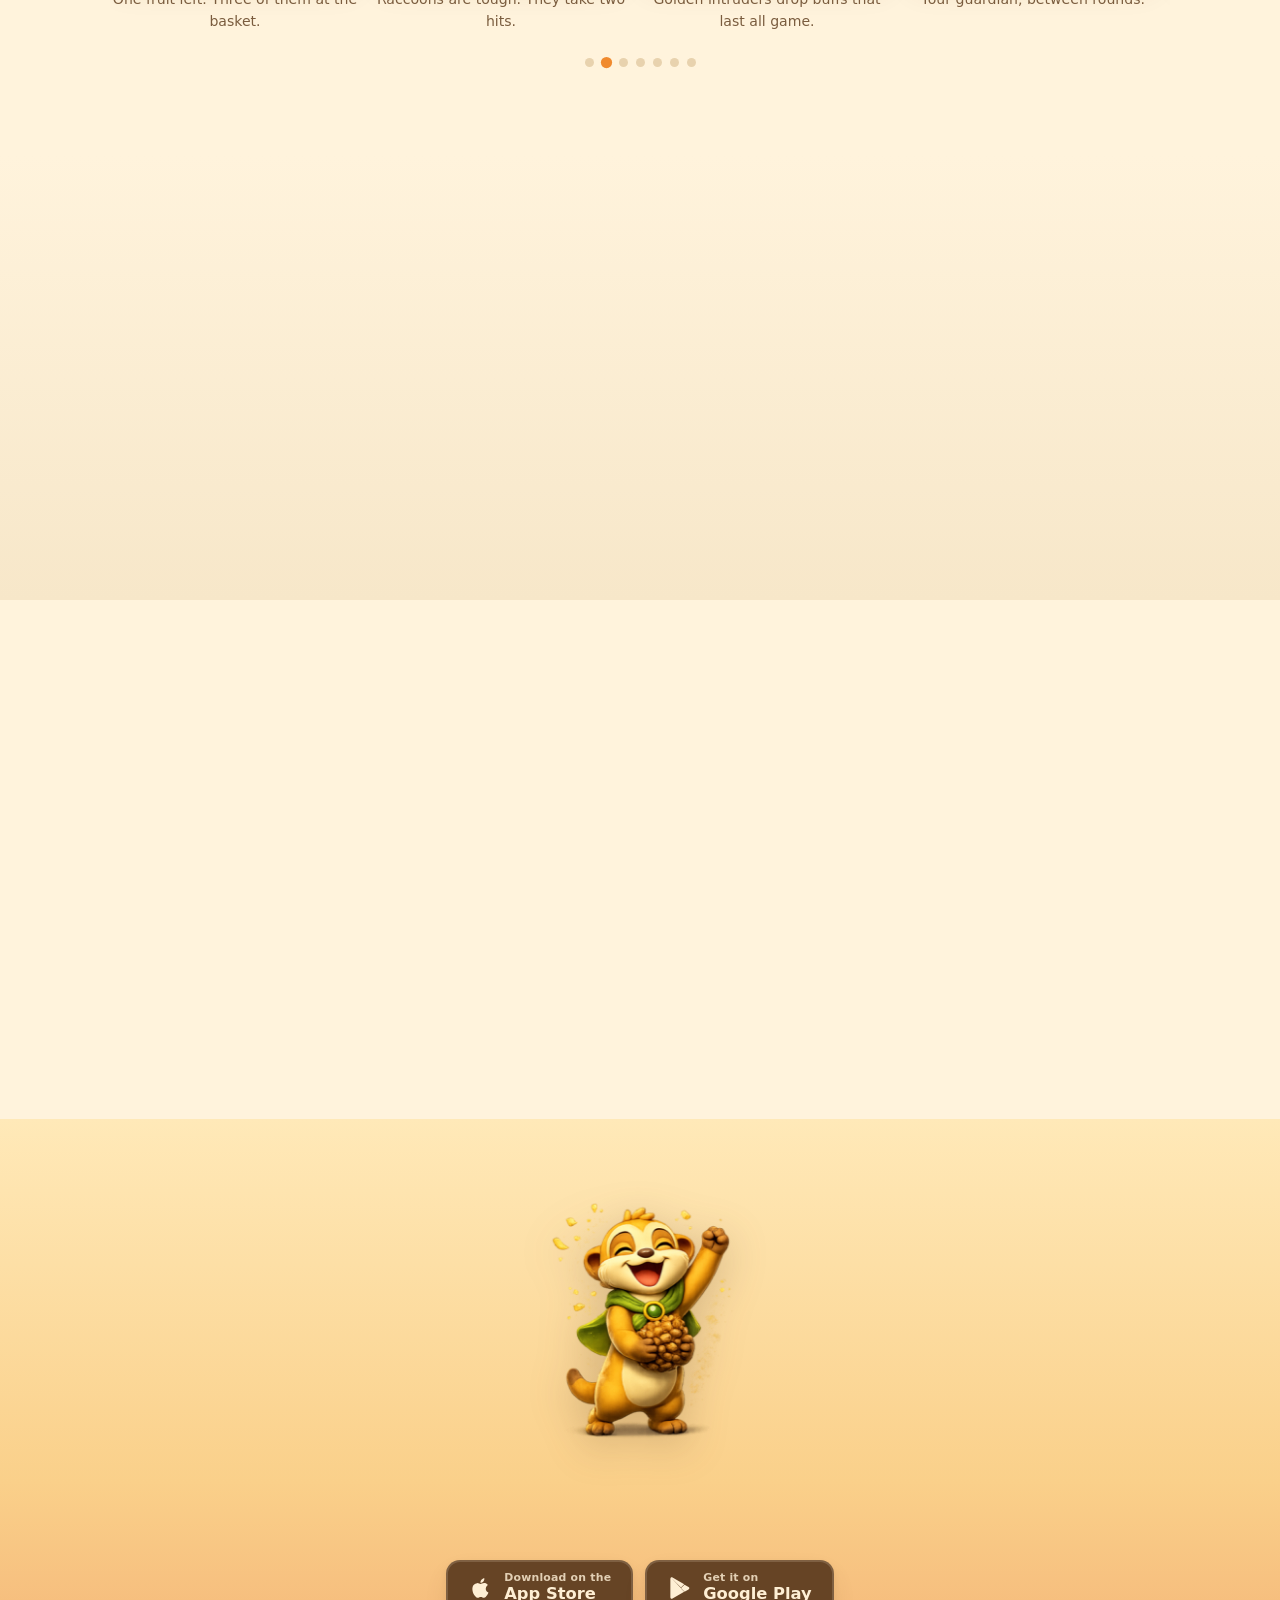
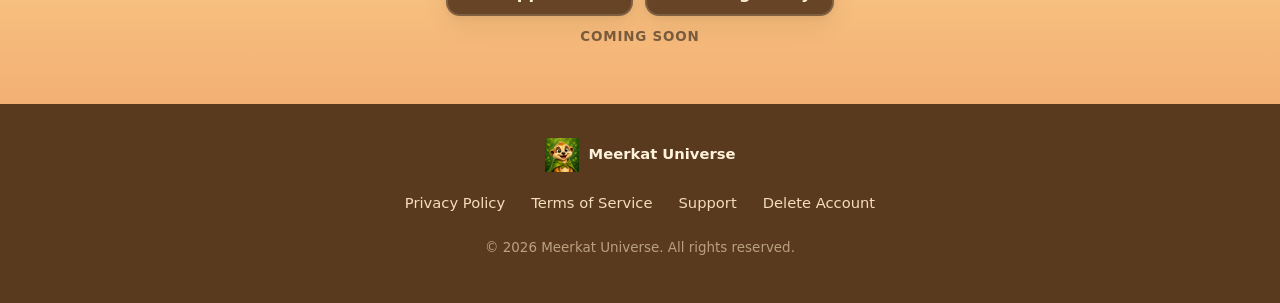
==== commit 00d5a07b: "security: a strict CSP, no DOM sink, and drag protection that is honest about itself Three changes f" ====
--- a/index.html
+++ b/index.html
@@ -2,6 +2,34 @@
 <html lang="en">
 <head>
 <meta charset="utf-8">
+    <!-- ── CONTENT SECURITY POLICY ────────────────────────────────────────
+         A `<meta>` rather than a header because GitHub Pages cannot set
+         headers. This is the STRICT form, which is only achievable because the
+         site makes ZERO third-party requests — no CDN, no fonts, no analytics.
+         Nothing here needs `'unsafe-inline'`: there are no inline <script>
+         bodies and no on* handlers.
+
+         `connect-src 'none'` and `form-action 'none'` are honest — the site
+         never fetches and never submits — and they are what turns any future
+         XSS foothold from "exfiltrate" into "nothing happens".
+
+         `frame-ancestors 'none'` is the one that addresses a real risk rather
+         than a theoretical one: it stops anyone embedding these pages,
+         particularly the privacy policy and terms, inside their own site and
+         passing them off as theirs. -->
+    <meta http-equiv="Content-Security-Policy"
+          content="default-src 'self';
+                   img-src 'self' data:;
+                   style-src 'self';
+                   script-src 'self';
+                   font-src 'self';
+                   connect-src 'none';
+                   form-action 'none';
+                   frame-ancestors 'none';
+                   base-uri 'none';
+                   object-src 'none';
+                   upgrade-insecure-requests">
+    <meta name="referrer" content="strict-origin-when-cross-origin">
 <meta name="viewport" content="width=device-width, initial-scale=1, viewport-fit=cover">
 <title>Meerkat Universe — Guard the treehouse</title>
 <meta name="description" content="A warm, gentle reflex game for young players. Guard your treehouse fruit from climbing intruders. Coming soon to iPhone and Android.">
--- a/assets/css/site.css
+++ b/assets/css/site.css
@@ -65,7 +65,30 @@
    the CSS resizes by width alone would be stretched to the attribute's height.
    `height: auto` neutralises the hint while keeping the reserved aspect ratio.
    `.hero__art` overrides it at class specificity, which is intended. */
-img { max-width: 100%; height: auto; display: block; }
+img {
+  max-width: 100%;
+  height: auto;
+  display: block;
+  /* ── DRAG, NOT SELECTION, AND THE DIFFERENCE IS DELIBERATE ──────────────
+   *
+   * Stops the accidental drag-to-desktop and drag-into-another-tab. That is
+   * ALL it stops, and it is all it claims to: the file is already on the
+   * visitor's machine before any of this runs, and `curl` fetches it whatever
+   * this rule says. It is here because it costs a real user nothing — nobody
+   * legitimately drags the hero out of the page.
+   *
+   * `user-select` is scoped to IMAGES ONLY and must never be extended to text.
+   * Blocking selection would stop a parent copying the support address, and
+   * stop them selecting, saving or printing the privacy policy and terms —
+   * documents they have every reason to keep. It also breaks screen readers
+   * and browser translation. The real protection for the art is that these are
+   * WEB-resolution exports (the 1536 px originals are not in this repo) plus
+   * the copyright notice in the footer.
+   */
+  -webkit-user-drag: none;
+  -webkit-user-select: none;
+  user-select: none;
+}
 
 h1, h2, h3 { line-height: 1.15; text-wrap: balance; margin: 0 0 .5em; font-weight: 800; }
 h2 { font-size: clamp(1.5rem, 5.2vw, 2.1rem); }
@@ -392,6 +415,31 @@
 .doc li { margin-bottom: .45em; }
 .doc__updated { color: var(--ink-faint); font-size: .9rem; margin-bottom: 2em; }
 
+/* The legal pages use tables to pair "what" with "why" — far easier to check at
+   a glance than the same content as prose. They scroll INSIDE their own box on a
+   narrow phone, so the page body never scrolls sideways. */
+.doc .table-wrap { overflow-x: auto; margin: 0 0 1.6em; -webkit-overflow-scrolling: touch; }
+.doc table {
+  border-collapse: collapse;
+  width: 100%;
+  min-width: 320px;
+  font-size: .95rem;
+}
+.doc th, .doc td {
+  text-align: left;
+  vertical-align: top;
+  padding: 10px 14px;
+  border-bottom: 1px solid var(--tan-soft);
+}
+.doc th { background: var(--cream-deep); font-weight: 800; }
+.doc td:first-child { font-weight: 600; }
+.doc code {
+  background: var(--cream-deep);
+  border-radius: 5px;
+  padding: .1em .4em;
+  font-size: .92em;
+}
+
 /* An unmissable marker for text that is NOT final. Placeholder legal copy that
    looks final is worse than no page at all. */
 .placeholder {
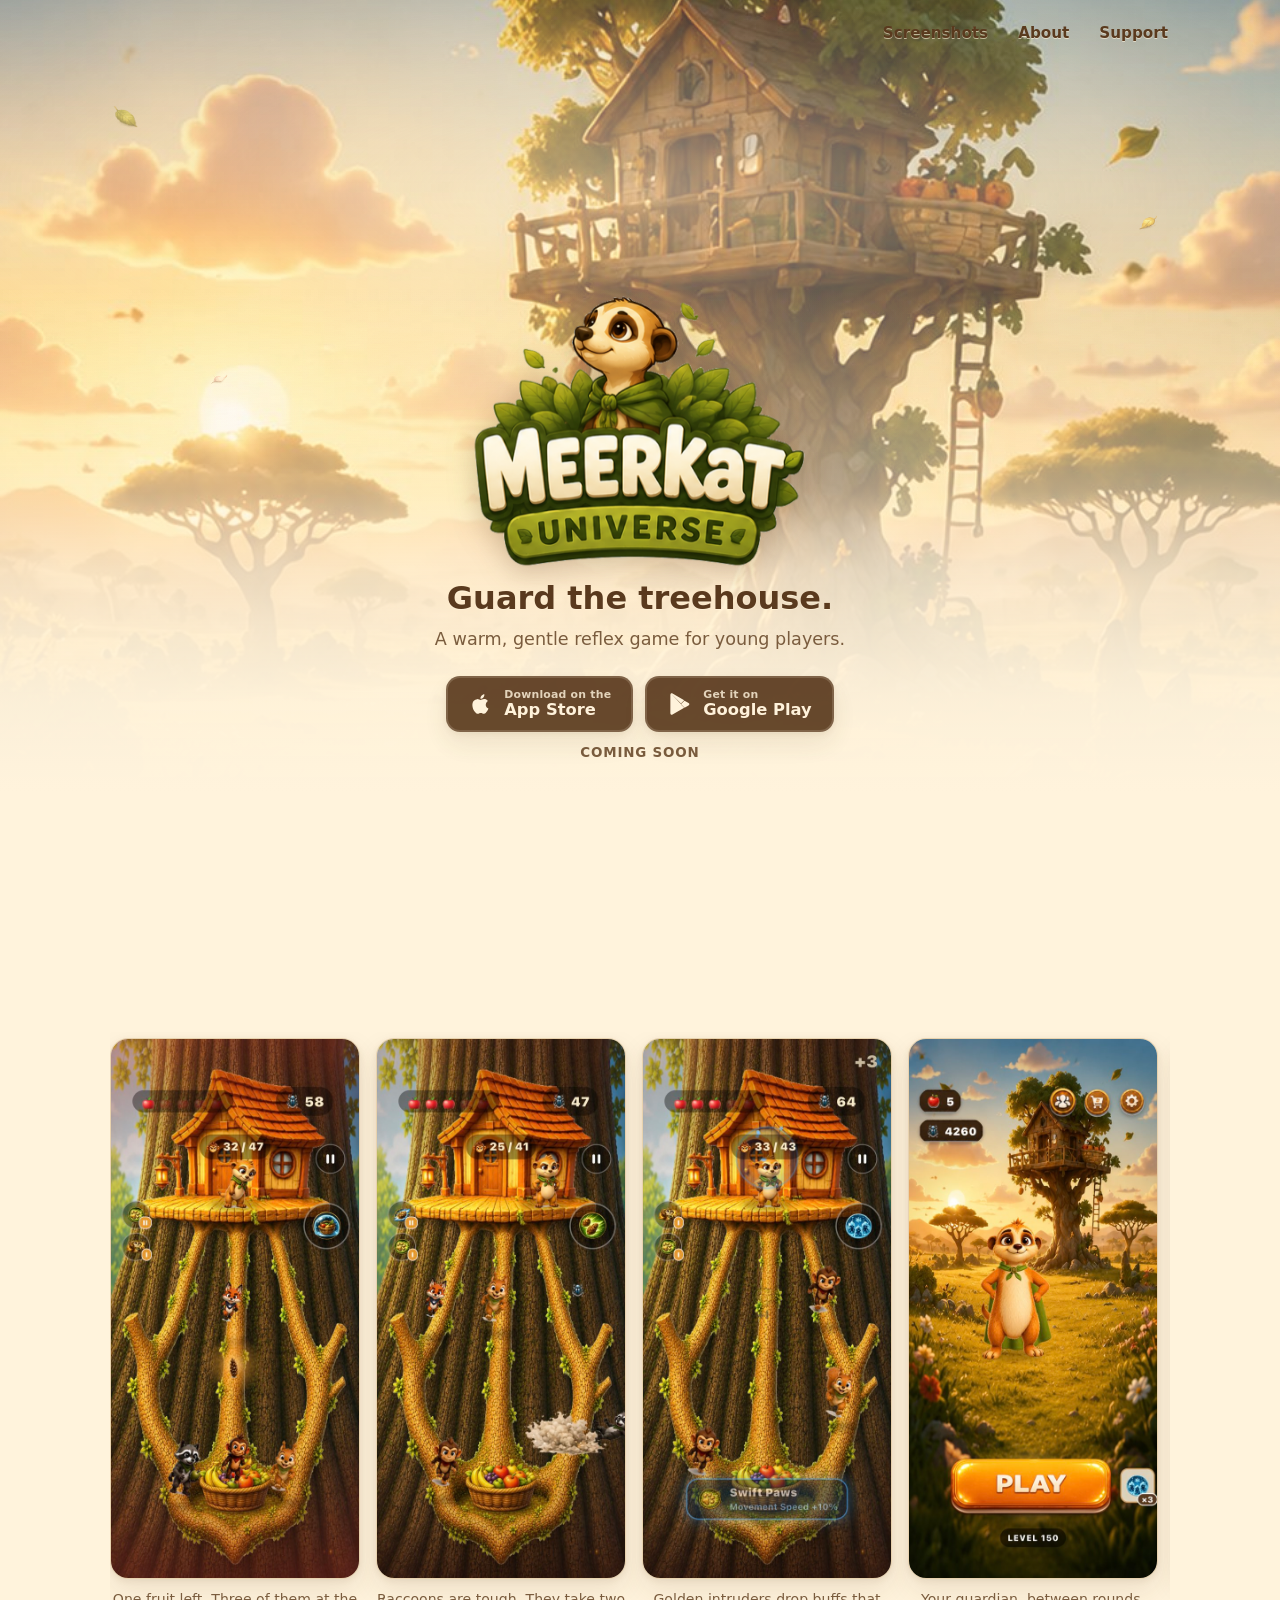
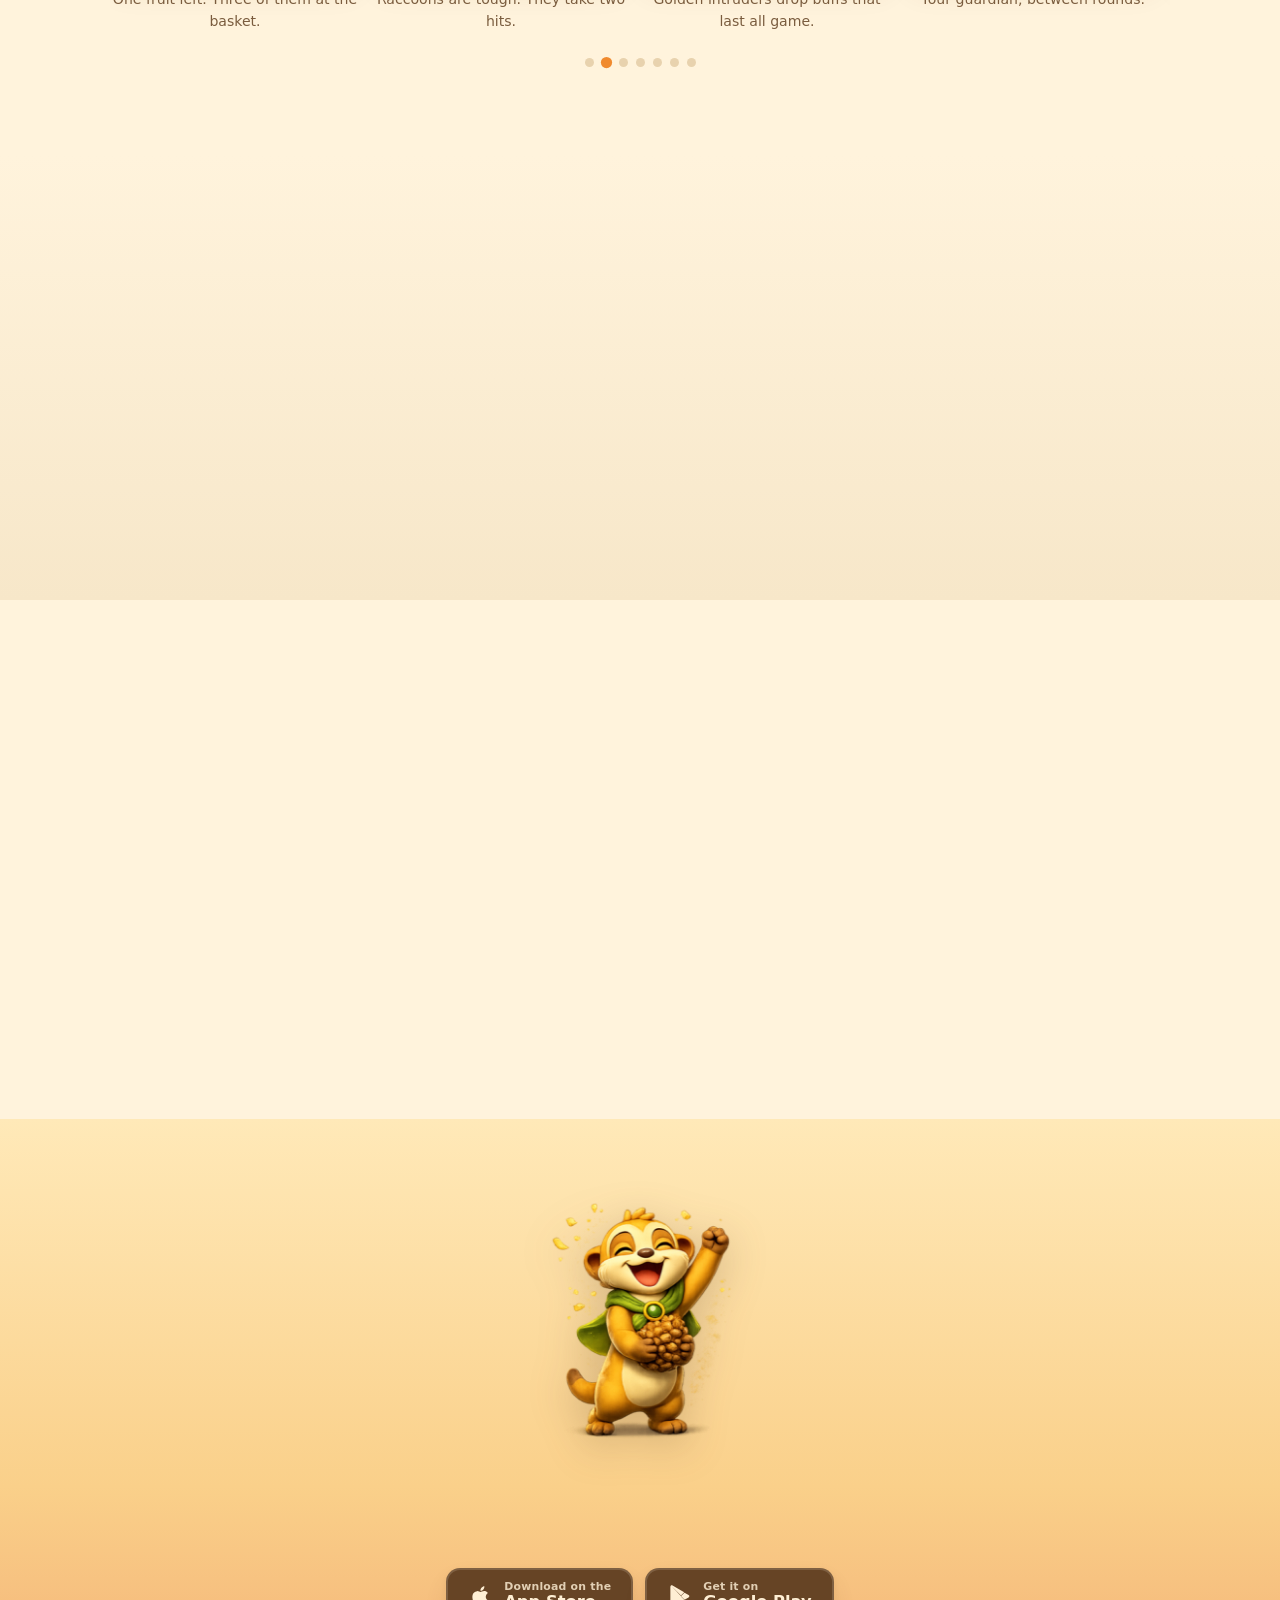
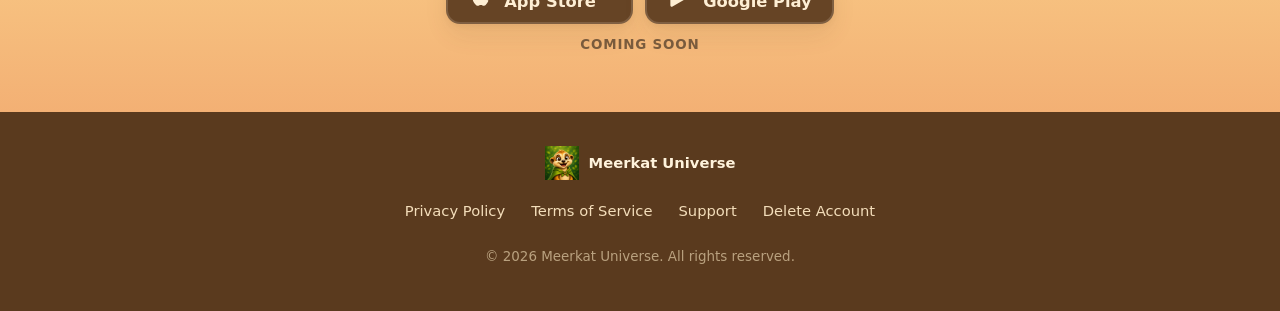
==== commit a1434bef: "fix(site): the policy matches the app, and the CSP is no longer violated §2's 'no data to send' cont" ====
--- a/index.html
+++ b/index.html
@@ -256,7 +256,7 @@
       <img class="final__guardian" src="assets/img/guardian.png" width="196" height="260" loading="lazy"
            alt="The guardian meerkat cheering with one arm raised, holding a pinecone.">
       <h2 class="reveal">Ready when it is.</h2>
-      <p class="section__lead reveal" style="margin-bottom:1.6rem;">Meerkat Universe is on its way to
+      <p class="section__lead section__lead--spaced reveal">Meerkat Universe is on its way to
         the App Store and Google Play.</p>
 
       <div class="store-row">
--- a/assets/css/site.css
+++ b/assets/css/site.css
@@ -549,3 +549,11 @@
      the landing page has one job and the legal links live in the footer. */
   .topnav { display: block; }
 }
+
+
+/* A single lead paragraph needs more air beneath it than the default.
+   It was an inline `style="margin-bottom:1.6rem"`, which the site's own strict
+   CSP (`style-src 'self'`, no `'unsafe-inline'`) BLOCKS — so the spacing it
+   asked for was never applied and the browser logged a violation on every
+   load. A class is what a CSP-clean site has instead. */
+.section__lead--spaced { margin-bottom: 1.6rem; }
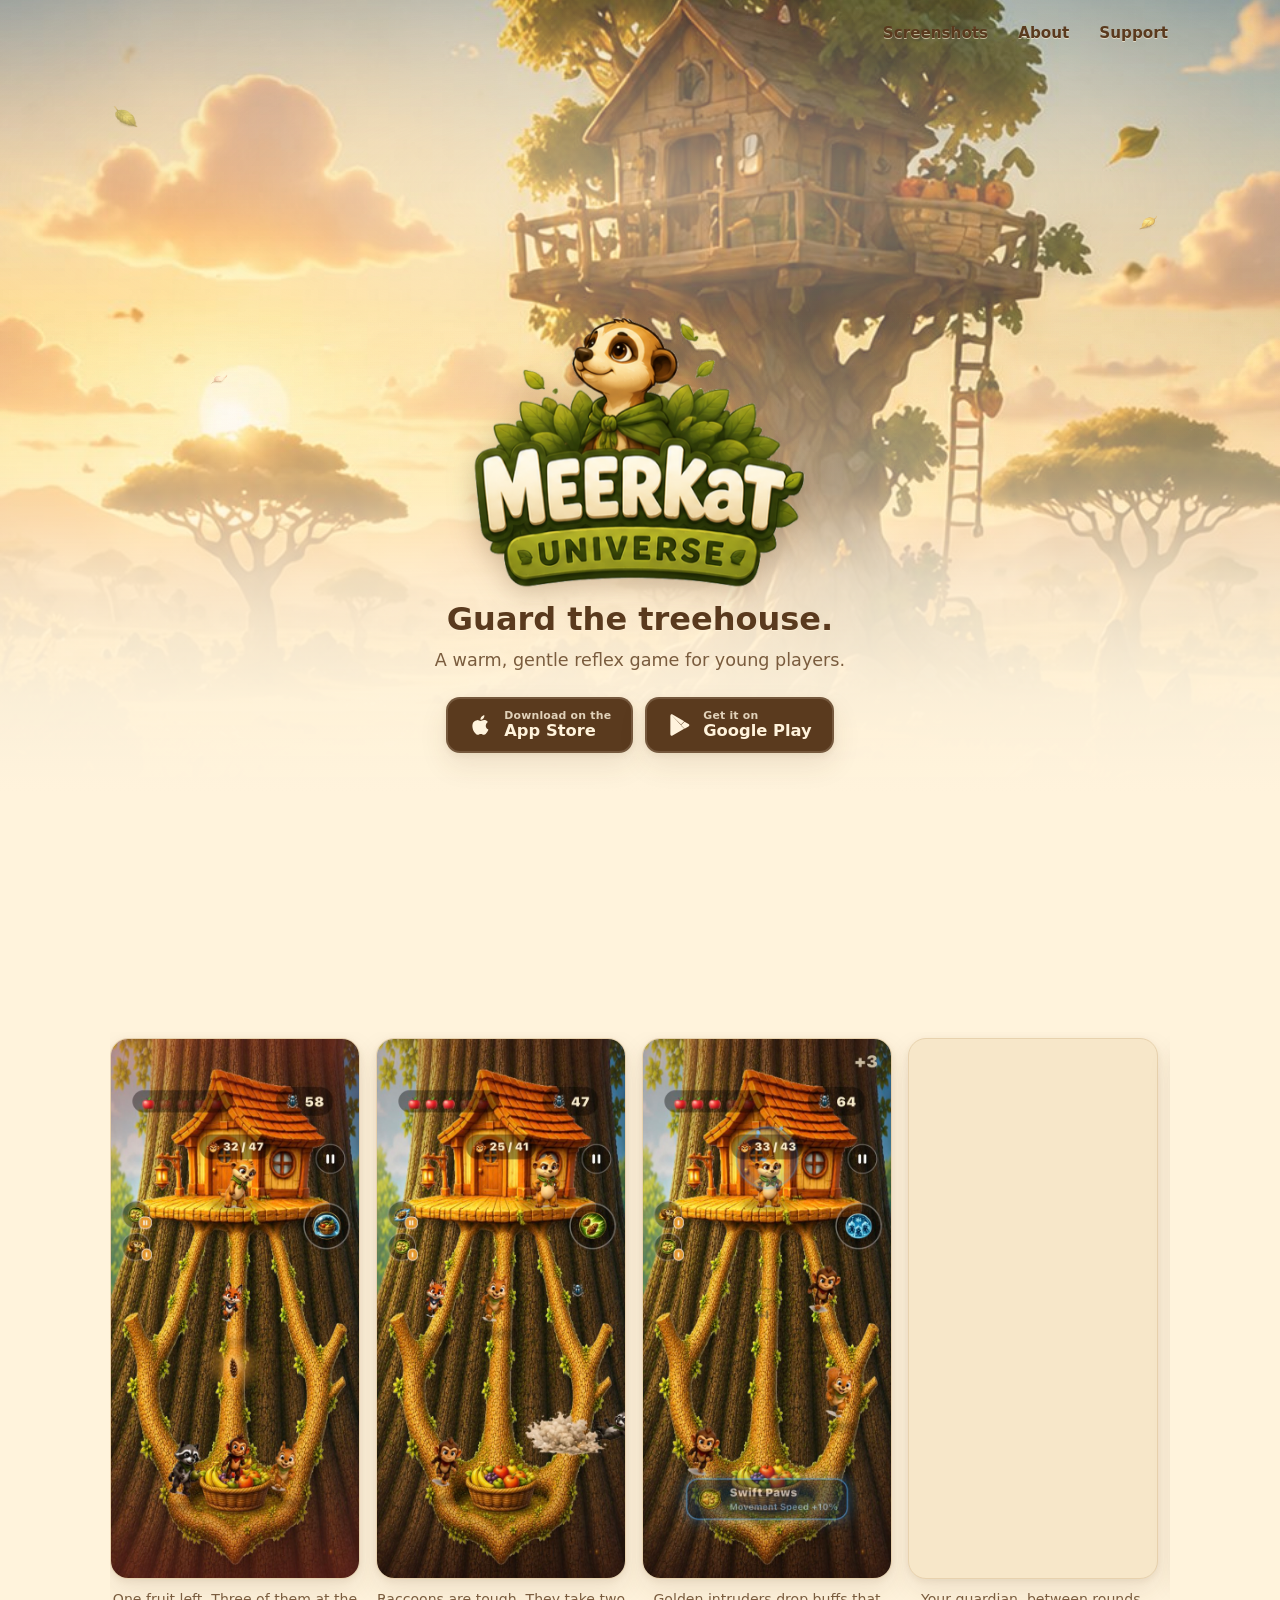
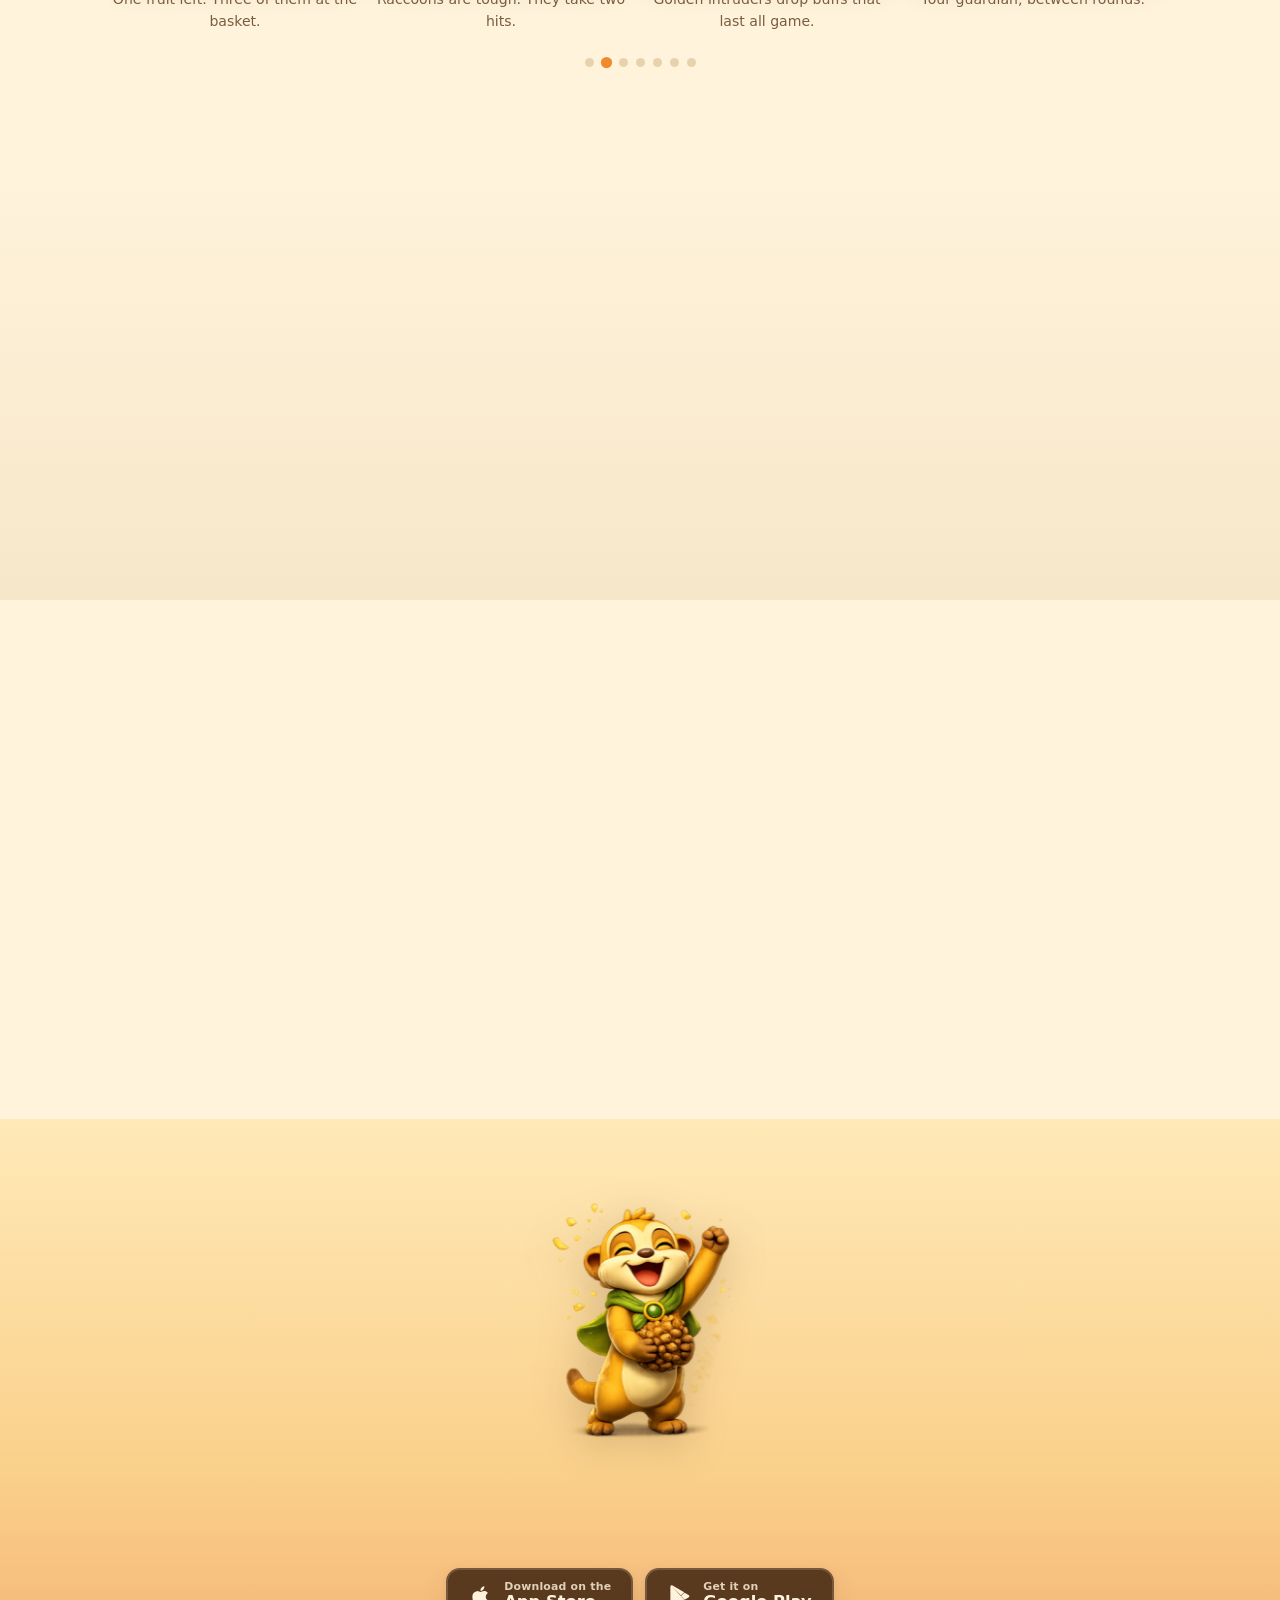
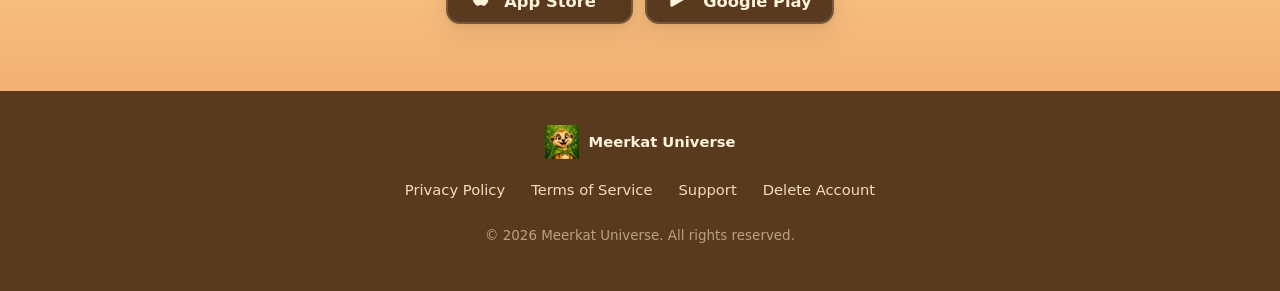
==== commit 0c1f18d0: "feat(site): the Google Play button is live Both store links are configured, so site.js removes the '" ====
--- a/index.html
+++ b/index.html
@@ -32,7 +32,7 @@
     <meta name="referrer" content="strict-origin-when-cross-origin">
 <meta name="viewport" content="width=device-width, initial-scale=1, viewport-fit=cover">
 <title>Meerkat Universe — Guard the treehouse</title>
-<meta name="description" content="A warm, gentle reflex game for young players. Guard your treehouse fruit from climbing intruders. Coming soon to iPhone and Android.">
+<meta name="description" content="A warm, gentle reflex game for young players. Guard your treehouse fruit from climbing intruders. Free on the App Store and Google Play.">
 <meta name="theme-color" content="#FFF3DC">
 
 <link rel="icon" href="favicon.png" sizes="any">
@@ -40,7 +40,7 @@
 
 <meta property="og:type" content="website">
 <meta property="og:title" content="Meerkat Universe — Guard the treehouse">
-<meta property="og:description" content="A warm, gentle reflex game for young players. Coming soon to iPhone and Android.">
+<meta property="og:description" content="A warm, gentle reflex game for young players. Free on the App Store and Google Play.">
 <meta property="og:image" content="assets/img/hero.jpg">
 <meta name="twitter:card" content="summary_large_image">
 
--- a/assets/css/site.css
+++ b/assets/css/site.css
@@ -258,8 +258,23 @@
 a.store-btn:hover { background: #6B4526; box-shadow: var(--shadow-lift); }
 a.store-btn:active { transform: scale(.97); }
 
-/* The placeholder reads as "not yet", never as "broken". */
-span.store-btn { opacity: .92; cursor: default; }
+/* THE PLACEHOLDER MUST READ AS "NOT YET" ON ITS OWN, and it used not to.
+   This was `opacity: .92` — an 8% difference, which is invisible beside a live
+   button. That was survivable only while the "Coming soon" caption underneath
+   was doing the whole job AND every button was a placeholder. Neither holds
+   after a partial launch: iOS is live, Android is not, and the two sat side by
+   side looking identical. So the placeholder is now HOLLOW where a real link is
+   solid — a difference in kind rather than in degree, legible at a glance, and
+   still legible to anyone who cannot distinguish the colours. */
+span.store-btn {
+  background: transparent;
+  color: var(--ink);
+  border: 2px dashed rgba(74, 47, 26, .38);
+  box-shadow: none;
+  opacity: .72;
+  cursor: default;
+}
+span.store-btn .store-btn__glyph { opacity: .7; }
 
 .store-note {
   font-size: .84rem;
